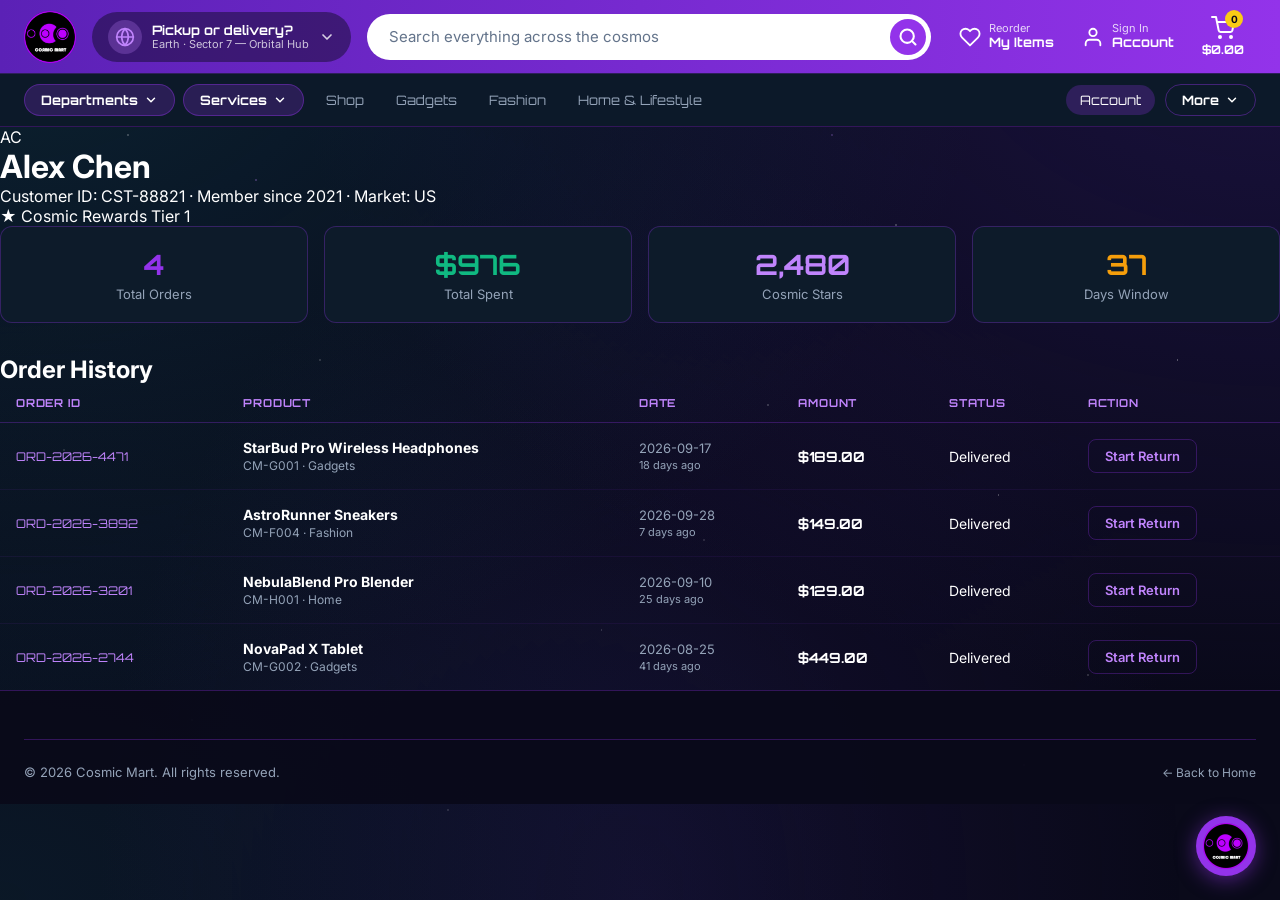
==== cosmic-mart/account.html @ d153343f "Cosmic Mart storefront + Returns Resolution Agent Static retail site with an embedded AI returns age" ====
<!DOCTYPE html>
<html lang="en">
<head>
  <meta charset="UTF-8"/>
  <meta name="viewport" content="width=device-width, initial-scale=1.0"/>
  <title>My Account — Cosmic Mart</title>
  <link rel="preconnect" href="https://fonts.googleapis.com">
  <link rel="preconnect" href="https://fonts.gstatic.com" crossorigin>
  <link href="https://fonts.googleapis.com/css2?family=Orbitron:wght@400;700;900&family=Inter:wght@300;400;500;600&display=swap" rel="stylesheet">
  <link rel="stylesheet" href="css/global.css">
  <link rel="stylesheet" href="css/components.css">
  <link rel="stylesheet" href="css/pages/returns.css">
</head>
<body>

<nav class="cm-nav">
  <div class="cm-nav-main">
    <a href="index.html" class="cm-nav-logo">
      <img src="assets/logo.png" alt="Cosmic Mart" class="cm-logo-img">
    </a>
    <button type="button" class="cm-nav-location">
      <span class="cm-nav-location-icon">
        <svg width="20" height="20" viewBox="0 0 24 24" fill="none" stroke="currentColor" stroke-width="2" stroke-linecap="round" stroke-linejoin="round"><circle cx="12" cy="12" r="10"/><line x1="2" y1="12" x2="22" y2="12"/><path d="M12 2a15.3 15.3 0 0 1 4 10 15.3 15.3 0 0 1-4 10 15.3 15.3 0 0 1-4-10 15.3 15.3 0 0 1 4-10z"/></svg>
      </span>
      <span class="cm-nav-location-text">
        <strong>Pickup or delivery?</strong>
        <small>Earth &middot; Sector 7 &mdash; Orbital Hub</small>
      </span>
      <svg class="cm-nav-chevron" width="16" height="16" viewBox="0 0 24 24" fill="none" stroke="currentColor" stroke-width="2.5" stroke-linecap="round" stroke-linejoin="round"><polyline points="6 9 12 15 18 9"/></svg>
    </button>
    <form class="cm-nav-search" role="search" onsubmit="return false;">
      <input type="search" class="cm-nav-search-input" placeholder="Search everything across the cosmos" aria-label="Search Cosmic Mart">
      <button type="button" class="cm-nav-search-btn" aria-label="Search">
        <svg width="20" height="20" viewBox="0 0 24 24" fill="none" stroke="currentColor" stroke-width="2.5" stroke-linecap="round" stroke-linejoin="round"><circle cx="11" cy="11" r="8"/><line x1="21" y1="21" x2="16.65" y2="16.65"/></svg>
      </button>
    </form>
    <div class="cm-nav-actions">
      <a href="#" class="cm-nav-action cm-nav-action-reorder">
        <svg width="22" height="22" viewBox="0 0 24 24" fill="none" stroke="currentColor" stroke-width="2" stroke-linecap="round" stroke-linejoin="round"><path d="M20.84 4.61a5.5 5.5 0 0 0-7.78 0L12 5.67l-1.06-1.06a5.5 5.5 0 0 0-7.78 7.78l1.06 1.06L12 21.23l7.78-7.78 1.06-1.06a5.5 5.5 0 0 0 0-7.78z"/></svg>
        <span class="cm-nav-action-text">
          <small>Reorder</small>
          <strong>My Items</strong>
        </span>
      </a>
      <a href="account.html" class="cm-nav-action">
        <svg width="22" height="22" viewBox="0 0 24 24" fill="none" stroke="currentColor" stroke-width="2" stroke-linecap="round" stroke-linejoin="round"><path d="M20 21v-2a4 4 0 0 0-4-4H8a4 4 0 0 0-4 4v2"/><circle cx="12" cy="7" r="4"/></svg>
        <span class="cm-nav-action-text">
          <small>Sign In</small>
          <strong>Account</strong>
        </span>
      </a>
      <a href="#" class="cm-nav-cart">
        <span class="cm-nav-cart-icon">
          <svg width="24" height="24" viewBox="0 0 24 24" fill="none" stroke="currentColor" stroke-width="2" stroke-linecap="round" stroke-linejoin="round"><circle cx="9" cy="21" r="1"/><circle cx="20" cy="21" r="1"/><path d="M1 1h4l2.68 13.39a2 2 0 0 0 2 1.61h9.72a2 2 0 0 0 2-1.61L23 6H6"/></svg>
          <span class="cm-cart-badge">0</span>
        </span>
        <strong class="cm-nav-cart-total">$0.00</strong>
      </a>
    </div>
  </div>
  <div class="cm-nav-sub">
    <button type="button" class="cm-nav-pill cm-nav-pill-solid">
      Departments
      <svg width="14" height="14" viewBox="0 0 24 24" fill="none" stroke="currentColor" stroke-width="2.5" stroke-linecap="round" stroke-linejoin="round"><polyline points="6 9 12 15 18 9"/></svg>
    </button>
    <button type="button" class="cm-nav-pill cm-nav-pill-solid">
      Services
      <svg width="14" height="14" viewBox="0 0 24 24" fill="none" stroke="currentColor" stroke-width="2.5" stroke-linecap="round" stroke-linejoin="round"><polyline points="6 9 12 15 18 9"/></svg>
    </button>
    <ul class="cm-nav-links">
      <li><a href="index.html">Shop</a></li>
      <li><a href="gadgets.html">Gadgets</a></li>
      <li><a href="fashion.html">Fashion</a></li>
      <li><a href="home.html">Home &amp; Lifestyle</a></li>
    </ul>
    <div class="cm-nav-end">
      <a href="account.html" class="cm-nav-account">Account</a>
      <div class="cm-nav-more" id="cmNavMore">
        <button type="button" class="cm-nav-pill cm-nav-pill-more" id="cmMoreBtn" aria-haspopup="true" aria-expanded="false" aria-controls="cmMoreMenu">
          More
          <svg width="14" height="14" viewBox="0 0 24 24" fill="none" stroke="currentColor" stroke-width="2.5" stroke-linecap="round" stroke-linejoin="round"><polyline points="6 9 12 15 18 9"/></svg>
        </button>
        <div class="cm-nav-more-menu" id="cmMoreMenu" role="menu" hidden>
          <a href="returns.html" role="menuitem">Returns</a>
          <a href="#" role="menuitem">New Arrivals</a>
          <a href="#" role="menuitem">Cosmic Rewards</a>
          <a href="#" role="menuitem">Track Order</a>
          <a href="#" role="menuitem">Help</a>
        </div>
      </div>
    </div>
  </div>
</nav>

<main>
  <div class="cm-account-hero">
    <div class="cm-account-hero-inner">
      <div class="cm-account-avatar">AC</div>
      <div class="cm-account-info">
        <h1>Alex Chen</h1>
        <p>Customer ID: CST-88821 · Member since 2021 · Market: US</p>
        <div class="cm-account-tier-badge">★ Cosmic Rewards Tier 1</div>
      </div>
    </div>
  </div>

  <div class="cm-account-layout">
    <!-- Account Stats -->
    <div style="display:grid;grid-template-columns:repeat(4,1fr);gap:16px;margin-bottom:32px;">
      <div style="background:var(--bg-secondary);border:1px solid var(--border-purple);border-radius:12px;padding:20px;text-align:center;">
        <div style="font-family:'Orbitron',sans-serif;font-size:28px;font-weight:700;color:#9333ea;">4</div>
        <div style="color:#94a3b8;font-size:13px;margin-top:4px;">Total Orders</div>
      </div>
      <div style="background:var(--bg-secondary);border:1px solid var(--border-purple);border-radius:12px;padding:20px;text-align:center;">
        <div style="font-family:'Orbitron',sans-serif;font-size:28px;font-weight:700;color:#10b981;">$976</div>
        <div style="color:#94a3b8;font-size:13px;margin-top:4px;">Total Spent</div>
      </div>
      <div style="background:var(--bg-secondary);border:1px solid var(--border-purple);border-radius:12px;padding:20px;text-align:center;">
        <div style="font-family:'Orbitron',sans-serif;font-size:28px;font-weight:700;color:#c084fc;">2,480</div>
        <div style="color:#94a3b8;font-size:13px;margin-top:4px;">Cosmic Stars</div>
      </div>
      <div style="background:var(--bg-secondary);border:1px solid var(--border-purple);border-radius:12px;padding:20px;text-align:center;">
        <div style="font-family:'Orbitron',sans-serif;font-size:28px;font-weight:700;color:#f59e0b;">37</div>
        <div style="color:#94a3b8;font-size:13px;margin-top:4px;">Days Window</div>
      </div>
    </div>

    <!-- Orders Table -->
    <div class="cm-table-card">
      <div class="cm-table-header">
        <h2>Order History</h2>
      </div>
      <table class="cm-table" id="ordersTable">
        <thead>
          <tr>
            <th>Order ID</th>
            <th>Product</th>
            <th>Date</th>
            <th>Amount</th>
            <th>Status</th>
            <th>Action</th>
          </tr>
        </thead>
        <tbody id="ordersBody"></tbody>
      </table>
    </div>
  </div>
</main>

<footer class="cm-footer">
  <div class="cm-footer-inner">
    <div class="cm-footer-bottom">
      <p>© 2026 Cosmic Mart. All rights reserved.</p>
      <p style="color:#4b5563;font-size:12px;"><a href="index.html" style="color:#94a3b8;text-decoration:none;">← Back to Home</a></p>
    </div>
  </div>
</footer>

<script src="js/config.js"></script>
<script src="js/mock-data.js"></script>
<script src="js/global.js"></script>
<script>
  document.addEventListener('DOMContentLoaded', function () {
    const tbody = document.getElementById('ordersBody');
    const orders = window.mockData.orders;

    Object.values(orders).forEach(function (order) {
      const tr = document.createElement('tr');
      tr.innerHTML =
        '<td style="font-family:\'Orbitron\',sans-serif;font-size:12px;color:#c084fc;">' + order.order_id + '</td>' +
        '<td><strong>' + order.product_name + '</strong><br><span style="font-size:12px;color:#94a3b8;">' + order.product_id + ' · ' + order.product_category.charAt(0).toUpperCase() + order.product_category.slice(1) + '</span></td>' +
        '<td style="color:#94a3b8;font-size:13px;">' + order.purchase_date + '<br><span style="font-size:11px;">' + order.days_since_purchase + ' days ago</span></td>' +
        '<td style="font-family:\'Orbitron\',sans-serif;font-size:14px;font-weight:700;">$' + order.purchase_price.toFixed(2) + '</td>' +
        '<td><span class="cm-status-pill cm-status-delivered">' + order.order_status + '</span></td>' +
        '<td><a href="returns.html?order=' + order.order_id + '" class="cm-btn cm-btn-secondary cm-btn-sm">Start Return</a></td>';
      tbody.appendChild(tr);
    });
  });
</script>
</body>
</html>
---- cosmic-mart/css/global.css ----
@import url('https://fonts.googleapis.com/css2?family=Orbitron:wght@400;700;900&family=Inter:wght@300;400;500;600&display=swap');

:root {
  --bg-primary:    #0a0a1a;
  --bg-secondary:  #0d1b2a;
  --accent:        #9333ea;
  --accent-hover:  #a855f7;
  --accent-glow:   #c084fc;
  --text-primary:  #ffffff;
  --text-secondary:#94a3b8;
  --success:       #10b981;
  --danger:        #ef4444;
  --nav-height:    122px;
  --border-purple: rgba(147, 51, 234, 0.3);
  --surface-white: #ffffff;
}

*, *::before, *::after {
  box-sizing: border-box;
  margin: 0;
  padding: 0;
}

html {
  scroll-behavior: smooth;
}

body {
  font-family: 'Inter', sans-serif;
  background-color: var(--bg-primary);
  color: var(--text-primary);
  min-height: 100vh;
  overflow-x: hidden;
  position: relative;
}

body::before {
  content: '';
  position: fixed;
  top: 0; left: 0; right: 0; bottom: 0;
  background:
    radial-gradient(ellipse at 0% 0%, rgba(13, 79, 92, 0.35) 0%, transparent 55%),
    radial-gradient(ellipse at 100% 0%, rgba(45, 27, 105, 0.45) 0%, transparent 55%),
    radial-gradient(ellipse at 50% 100%, rgba(45, 27, 105, 0.25) 0%, transparent 60%),
    radial-gradient(ellipse at 0% 100%, rgba(13, 79, 92, 0.2) 0%, transparent 50%);
  pointer-events: none;
  z-index: 0;
}

body::after {
  content: '';
  position: fixed;
  top: 0; left: 0; right: 0; bottom: 0;
  background-image:
    radial-gradient(1px 1px at 10% 15%, rgba(255,255,255,0.7) 0%, transparent 100%),
    radial-gradient(1px 1px at 25% 40%, rgba(255,255,255,0.5) 0%, transparent 100%),
    radial-gradient(1px 1px at 40% 8%, rgba(255,255,255,0.6) 0%, transparent 100%),
    radial-gradient(1px 1px at 55% 60%, rgba(255,255,255,0.4) 0%, transparent 100%),
    radial-gradient(1px 1px at 70% 25%, rgba(255,255,255,0.7) 0%, transparent 100%),
    radial-gradient(1px 1px at 85% 75%, rgba(255,255,255,0.5) 0%, transparent 100%),
    radial-gradient(1px 1px at 15% 80%, rgba(255,255,255,0.6) 0%, transparent 100%),
    radial-gradient(1px 1px at 90% 10%, rgba(255,255,255,0.5) 0%, transparent 100%),
    radial-gradient(1px 1px at 35% 90%, rgba(255,255,255,0.4) 0%, transparent 100%),
    radial-gradient(1px 1px at 60% 45%, rgba(255,255,255,0.6) 0%, transparent 100%),
    radial-gradient(1px 1px at 78% 55%, rgba(255,255,255,0.5) 0%, transparent 100%),
    radial-gradient(1px 1px at 5% 50%, rgba(255,255,255,0.4) 0%, transparent 100%),
    radial-gradient(1px 1px at 92% 40%, rgba(255,255,255,0.6) 0%, transparent 100%),
    radial-gradient(1px 1px at 47% 70%, rgba(255,255,255,0.3) 0%, transparent 100%),
    radial-gradient(1.5px 1.5px at 20% 20%, rgba(192, 132, 252, 0.5) 0%, transparent 100%),
    radial-gradient(1.5px 1.5px at 65% 15%, rgba(192, 132, 252, 0.4) 0%, transparent 100%),
    radial-gradient(1.5px 1.5px at 80% 85%, rgba(192, 132, 252, 0.3) 0%, transparent 100%);
  pointer-events: none;
  z-index: 0;
}

main, header, footer, section, nav {
  position: relative;
  z-index: 1;
}

/* Keep in-page anchor targets clear of the sticky header */
section[id] {
  scroll-margin-top: calc(var(--nav-height) + 16px);
}

/* Navigation */
.cm-nav {
  position: sticky;
  top: 0;
  z-index: 1000;
  background: rgba(10, 10, 26, 0.92);
  border-bottom: 1px solid var(--border-purple);
  transition: backdrop-filter 0.3s, box-shadow 0.3s;
}

.cm-nav.scrolled {
  backdrop-filter: blur(16px);
  box-shadow: 0 4px 24px rgba(147, 51, 234, 0.15);
}

/* Row 1 — brand bar */
.cm-nav-main {
  display: flex;
  align-items: center;
  gap: 16px;
  padding: 10px 24px;
  background: linear-gradient(90deg, #5b21b6 0%, #9333ea 100%);
}

.cm-nav-logo {
  flex-shrink: 0;
  text-decoration: none;
  display: flex;
  align-items: center;
}

.cm-logo-img {
  height: 52px;
  width: auto;
  display: block;
  object-fit: contain;
}

/* Location pill */
.cm-nav-location {
  display: flex;
  align-items: center;
  gap: 10px;
  flex-shrink: 0;
  max-width: 300px;
  padding: 8px 16px;
  border: none;
  border-radius: 9999px;
  background: rgba(10, 10, 26, 0.45);
  color: var(--text-primary);
  cursor: pointer;
  text-align: left;
  font-family: 'Inter', sans-serif;
  transition: background 0.2s;
}

.cm-nav-location:hover {
  background: rgba(10, 10, 26, 0.65);
}

.cm-nav-location-icon {
  display: flex;
  align-items: center;
  justify-content: center;
  flex-shrink: 0;
  width: 34px;
  height: 34px;
  border-radius: 50%;
  background: rgba(192, 132, 252, 0.25);
  color: var(--accent-glow);
}

.cm-nav-location-text {
  display: flex;
  flex-direction: column;
  min-width: 0;
  line-height: 1.25;
}

.cm-nav-location-text strong {
  font-family: 'Orbitron', sans-serif;
  font-size: 13px;
  font-weight: 700;
  white-space: nowrap;
}

.cm-nav-location-text small {
  font-size: 11px;
  color: rgba(255, 255, 255, 0.75);
  white-space: nowrap;
  overflow: hidden;
  text-overflow: ellipsis;
}

.cm-nav-chevron {
  flex-shrink: 0;
  opacity: 0.8;
}

/* Search bar */
.cm-nav-search {
  position: relative;
  display: flex;
  align-items: center;
  flex: 1;
  min-width: 0;
}

.cm-nav-search-input {
  width: 100%;
  height: 46px;
  padding: 0 56px 0 22px;
  border: none;
  border-radius: 9999px;
  background: #ffffff;
  color: #0a0a1a;
  font-family: 'Inter', sans-serif;
  font-size: 15px;
}

.cm-nav-search-input::placeholder {
  color: #64748b;
}

.cm-nav-search-input:focus {
  outline: 2px solid var(--accent-glow);
  outline-offset: 2px;
}

.cm-nav-search-btn {
  position: absolute;
  right: 5px;
  display: flex;
  align-items: center;
  justify-content: center;
  width: 36px;
  height: 36px;
  border: none;
  border-radius: 50%;
  background: var(--accent);
  color: #ffffff;
  cursor: pointer;
  transition: background 0.2s;
}

.cm-nav-search-btn:hover {
  background: #5b21b6;
}

/* Header actions */
.cm-nav-actions {
  display: flex;
  align-items: center;
  gap: 4px;
  flex-shrink: 0;
}

.cm-nav-action {
  display: flex;
  align-items: center;
  gap: 8px;
  padding: 8px 12px;
  border-radius: 9999px;
  color: var(--text-primary);
  text-decoration: none;
  transition: background 0.2s;
}

.cm-nav-action:hover {
  background: rgba(10, 10, 26, 0.35);
}

.cm-nav-action-text {
  display: flex;
  flex-direction: column;
  line-height: 1.2;
}

.cm-nav-action-text small {
  font-size: 11px;
  color: rgba(255, 255, 255, 0.8);
}

.cm-nav-action-text strong {
  font-family: 'Orbitron', sans-serif;
  font-size: 13px;
  font-weight: 700;
  white-space: nowrap;
}

/* Cart */
.cm-nav-cart {
  display: flex;
  flex-direction: column;
  align-items: center;
  gap: 2px;
  padding: 6px 12px;
  border-radius: 12px;
  color: var(--text-primary);
  text-decoration: none;
  transition: background 0.2s;
}

.cm-nav-cart:hover {
  background: rgba(10, 10, 26, 0.35);
}

.cm-nav-cart-icon {
  position: relative;
  display: flex;
}

.cm-nav-cart-total {
  font-family: 'Orbitron', sans-serif;
  font-size: 12px;
  font-weight: 700;
}

.cm-cart-badge {
  position: absolute;
  top: -6px;
  right: -8px;
  background: #facc15;
  color: #0a0a1a;
  font-size: 10px;
  font-weight: 700;
  width: 18px;
  height: 18px;
  border-radius: 50%;
  display: flex;
  align-items: center;
  justify-content: center;
}

/* Row 2 — category bar */
.cm-nav-sub {
  display: flex;
  align-items: center;
  gap: 8px;
  padding: 10px 24px;
  background: rgba(13, 27, 42, 0.96);
  border-top: 1px solid rgba(147, 51, 234, 0.25);
}


.cm-nav-pill {
  display: inline-flex;
  align-items: center;
  gap: 6px;
  flex-shrink: 0;
  padding: 7px 16px;
  border: 1px solid rgba(147, 51, 234, 0.4);
  border-radius: 9999px;
  background: transparent;
  color: var(--text-primary);
  font-family: 'Orbitron', sans-serif;
  font-size: 13px;
  font-weight: 700;
  cursor: pointer;
  white-space: nowrap;
  transition: background 0.2s, border-color 0.2s;
}

.cm-nav-pill:hover {
  background: var(--accent);
  border-color: var(--accent);
}

.cm-nav-pill-solid {
  background: rgba(147, 51, 234, 0.22);
}

/* Account + More sit together at the far right, separated from the genres */
.cm-nav-end {
  display: flex;
  align-items: center;
  gap: 10px;
  flex-shrink: 0;
  margin-left: auto;
  padding-left: 24px;
}

.cm-nav-account {
  color: var(--text-secondary);
  text-decoration: none;
  font-family: 'Orbitron', sans-serif;
  font-size: 13px;
  padding: 7px 14px;
  border-radius: 9999px;
  white-space: nowrap;
  transition: color 0.2s, background 0.2s;
}

.cm-nav-account:hover,
.cm-nav-account.active {
  color: var(--text-primary);
  background: rgba(147, 51, 234, 0.25);
}

.cm-nav-more {
  position: relative;
}

.cm-nav-more-menu {
  position: absolute;
  top: calc(100% + 10px);
  right: 0;
  min-width: 200px;
  padding: 8px;
  background: #0d1b2a;
  border: 1px solid var(--accent);
  border-radius: 12px;
  box-shadow: 0 16px 40px rgba(0, 0, 0, 0.55);
  z-index: 300;
}

.cm-nav-more-menu[hidden] {
  display: none;
}

.cm-nav-more-menu a {
  display: block;
  padding: 10px 14px;
  border-radius: 8px;
  color: var(--text-secondary);
  text-decoration: none;
  font-family: 'Orbitron', sans-serif;
  font-size: 13px;
  white-space: nowrap;
  transition: color 0.2s, background 0.2s;
}

.cm-nav-more-menu a:hover {
  color: var(--text-primary);
  background: rgba(147, 51, 234, 0.3);
}

/* The genre links are the scroll container on narrow screens - .cm-nav-sub
   must stay overflow-visible or it would clip the More dropdown. */
.cm-nav-links {
  display: flex;
  align-items: center;
  gap: 4px;
  min-width: 0;
  list-style: none;
  overflow-x: auto;
  scrollbar-width: none;
}

.cm-nav-links::-webkit-scrollbar {
  display: none;
}

.cm-nav-links li {
  flex-shrink: 0;
}

.cm-nav-links a {
  display: block;
  color: var(--text-secondary);
  text-decoration: none;
  font-family: 'Orbitron', sans-serif;
  font-size: 13px;
  padding: 7px 14px;
  border-radius: 9999px;
  transition: color 0.2s, background 0.2s;
  white-space: nowrap;
}

.cm-nav-links a:hover,
.cm-nav-links a.active {
  color: var(--text-primary);
  background: rgba(147, 51, 234, 0.25);
}

/* Sections */
.cm-section {
  padding: 60px 24px;
  max-width: 1280px;
  margin: 0 auto;
}

.cm-section-title {
  font-family: 'Orbitron', sans-serif;
  font-size: 28px;
  font-weight: 700;
  color: var(--text-primary);
  margin-bottom: 8px;
  letter-spacing: 0.5px;
}

.cm-section-subtitle {
  color: var(--text-secondary);
  font-size: 15px;
  margin-bottom: 32px;
}

/* Buttons */
.cm-btn {
  display: inline-flex;
  align-items: center;
  justify-content: center;
  gap: 8px;
  padding: 12px 24px;
  border-radius: 8px;
  font-family: 'Inter', sans-serif;
  font-size: 14px;
  font-weight: 600;
  cursor: pointer;
  border: none;
  text-decoration: none;
  transition: all 0.2s;
  white-space: nowrap;
}

.cm-btn-primary {
  background: var(--accent);
  color: white;
}

.cm-btn-primary:hover {
  background: var(--accent-hover);
  box-shadow: 0 4px 16px rgba(147, 51, 234, 0.4);
  transform: translateY(-1px);
}

.cm-btn-secondary {
  background: transparent;
  color: var(--accent-glow);
  border: 1px solid var(--border-purple);
}

.cm-btn-secondary:hover {
  background: rgba(147, 51, 234, 0.1);
  border-color: var(--accent);
  color: white;
}

.cm-btn-sm {
  padding: 8px 16px;
  font-size: 13px;
}

/* Badges */
.cm-badge {
  display: inline-flex;
  align-items: center;
  padding: 2px 8px;
  border-radius: 4px;
  font-size: 11px;
  font-weight: 600;
  letter-spacing: 0.3px;
}

.cm-badge-purple {
  background: rgba(147, 51, 234, 0.2);
  color: var(--accent-glow);
  border: 1px solid var(--border-purple);
}

.cm-badge-success {
  background: rgba(16, 185, 129, 0.15);
  color: var(--success);
}

/* Footer */
.cm-footer {
  background: rgba(10, 10, 26, 0.95);
  border-top: 1px solid var(--border-purple);
  padding: 48px 24px 24px;
  position: relative;
  z-index: 1;
}

.cm-footer-inner {
  max-width: 1280px;
  margin: 0 auto;
}

.cm-footer-top {
  display: grid;
  grid-template-columns: 200px repeat(3, 1fr);
  gap: 40px;
  margin-bottom: 40px;
}

.cm-footer-brand p {
  color: var(--text-secondary);
  font-size: 13px;
  margin-top: 12px;
  line-height: 1.6;
}

.cm-footer-col h4 {
  font-family: 'Orbitron', sans-serif;
  font-size: 11px;
  font-weight: 700;
  letter-spacing: 1.5px;
  text-transform: uppercase;
  color: var(--accent-glow);
  margin-bottom: 16px;
}

.cm-footer-col ul {
  list-style: none;
  display: flex;
  flex-direction: column;
  gap: 10px;
}

.cm-footer-col ul a {
  color: var(--text-secondary);
  text-decoration: none;
  font-size: 14px;
  transition: color 0.2s;
}

.cm-footer-col ul a:hover {
  color: var(--text-primary);
}

.cm-footer-bottom {
  border-top: 1px solid var(--border-purple);
  padding-top: 24px;
  display: flex;
  align-items: center;
  justify-content: space-between;
}

.cm-footer-bottom p {
  color: var(--text-secondary);
  font-size: 13px;
}

.cm-footer-meta {
  font-size: 12px;
}

.cm-footer-bottom .cm-footer-meta {
  color: #4b5563;
}

/* Responsive */
@media (max-width: 1024px) {
  .cm-nav-location,
  .cm-nav-action-reorder {
    display: none;
  }
}

@media (max-width: 768px) {
  .cm-nav-main {
    flex-wrap: wrap;
    gap: 12px;
  }
  .cm-nav-search {
    order: 3;
    flex-basis: 100%;
  }
  .cm-nav-actions {
    margin-left: auto;
  }
  .cm-nav-pill-more {
    margin-left: 0;
  }
  .cm-footer-top {
    grid-template-columns: 1fr 1fr;
  }
}
---- cosmic-mart/css/components.css ----
/* ===== PRODUCT CARDS ===== */
.cm-product-grid {
  display: grid;
  grid-template-columns: repeat(4, 1fr);
  gap: 20px;
}

.cm-product-card {
  background: var(--bg-secondary);
  border: 1px solid var(--border-purple);
  border-radius: 12px;
  overflow: hidden;
  display: flex;
  flex-direction: column;
  transition: transform 0.2s, box-shadow 0.2s;
}

.cm-product-card:hover {
  transform: translateY(-4px);
  box-shadow: 0 12px 32px rgba(147, 51, 234, 0.2);
  border-color: rgba(147, 51, 234, 0.6);
}

.cm-product-img {
  height: 180px;
  display: flex;
  align-items: center;
  justify-content: center;
  background: var(--surface-white);
  border-bottom: 1px solid var(--border-purple);
  overflow: hidden;
}

.cm-product-img img {
  width: 100%;
  height: 100%;
  object-fit: contain;
  padding: 14px;
  display: block;
}

.cm-product-body {
  padding: 16px;
  flex: 1;
  display: flex;
  flex-direction: column;
}

.cm-product-sku {
  font-size: 11px;
  color: var(--accent-glow);
  font-family: 'Orbitron', sans-serif;
  letter-spacing: 0.5px;
  margin-bottom: 4px;
}

.cm-product-name {
  font-size: 14px;
  font-weight: 600;
  color: var(--text-primary);
  margin-bottom: 8px;
  line-height: 1.4;
  flex: 1;
}

.cm-rating {
  display: flex;
  align-items: center;
  gap: 6px;
  margin-bottom: 12px;
}

.cm-stars {
  color: #f59e0b;
  font-size: 13px;
  letter-spacing: 1px;
}

.cm-rating-num {
  font-size: 12px;
  color: var(--text-secondary);
}

.cm-product-price {
  font-size: 20px;
  font-weight: 700;
  color: var(--text-primary);
  margin-bottom: 12px;
  font-family: 'Orbitron', sans-serif;
}

.cm-product-actions {
  display: flex;
  gap: 8px;
}

.cm-product-actions .cm-btn {
  flex: 1;
}

/* ===== RETURNS PAGE CHAT WIDGET ===== */
.cm-chat {
  background: var(--bg-secondary);
  border: 1px solid var(--border-purple);
  border-radius: 16px;
  display: flex;
  flex-direction: column;
  height: 500px;
  overflow: hidden;
}

.cm-chat-header {
  background: linear-gradient(135deg, var(--accent), #7c3aed);
  padding: 16px 20px;
  display: flex;
  align-items: center;
  gap: 12px;
  flex-shrink: 0;
}

.cm-chat-header-icon {
  width: 36px;
  height: 36px;
  background: rgba(255,255,255,0.15);
  border-radius: 50%;
  display: flex;
  align-items: center;
  justify-content: center;
  font-size: 18px;
}

.cm-chat-header-info h3 {
  font-family: 'Orbitron', sans-serif;
  font-size: 14px;
  font-weight: 700;
  color: white;
  letter-spacing: 0.5px;
}

.cm-chat-header-info p {
  font-size: 12px;
  color: rgba(255,255,255,0.75);
  margin-top: 2px;
}

.cm-chat-header-badge {
  margin-left: auto;
  background: rgba(255,255,255,0.2);
  color: white;
  font-size: 10px;
  font-weight: 700;
  padding: 3px 8px;
  border-radius: 12px;
  letter-spacing: 0.5px;
}

.cm-chat-messages {
  flex: 1;
  overflow-y: auto;
  padding: 20px;
  display: flex;
  flex-direction: column;
  gap: 12px;
  scrollbar-width: thin;
  scrollbar-color: var(--border-purple) transparent;
}

.cm-chat-messages::-webkit-scrollbar {
  width: 4px;
}
.cm-chat-messages::-webkit-scrollbar-track {
  background: transparent;
}
.cm-chat-messages::-webkit-scrollbar-thumb {
  background: var(--border-purple);
  border-radius: 2px;
}

.cm-bubble-user,
.cm-bubble-agent,
.cm-bubble-system {
  max-width: 80%;
  padding: 12px 16px;
  border-radius: 12px;
  font-size: 14px;
  line-height: 1.5;
}

.cm-bubble-user {
  align-self: flex-end;
  background: rgba(147, 51, 234, 0.25);
  border: 1px solid rgba(147, 51, 234, 0.4);
  color: var(--text-primary);
  border-bottom-right-radius: 4px;
}

.cm-bubble-agent {
  align-self: flex-start;
  background: rgba(13, 27, 42, 0.8);
  border: 1px solid var(--border-purple);
  color: var(--text-primary);
  border-bottom-left-radius: 4px;
}

.cm-bubble-system {
  align-self: center;
  background: rgba(147, 51, 234, 0.1);
  border: 1px dashed var(--border-purple);
  color: var(--text-secondary);
  font-size: 12px;
  font-style: italic;
  text-align: center;
  max-width: 90%;
}

.cm-bubble-agent strong {
  color: var(--accent-glow);
}

.cm-typing {
  align-self: flex-start;
  background: rgba(13, 27, 42, 0.8);
  border: 1px solid var(--border-purple);
  border-radius: 12px;
  border-bottom-left-radius: 4px;
  padding: 14px 20px;
  display: flex;
  gap: 5px;
  align-items: center;
}

.cm-typing span {
  width: 7px;
  height: 7px;
  background: var(--accent-glow);
  border-radius: 50%;
  display: inline-block;
  animation: typing-bounce 1.2s infinite ease-in-out;
}

.cm-typing span:nth-child(2) { animation-delay: 0.2s; }
.cm-typing span:nth-child(3) { animation-delay: 0.4s; }

@keyframes typing-bounce {
  0%, 80%, 100% { transform: translateY(0); opacity: 0.4; }
  40% { transform: translateY(-6px); opacity: 1; }
}

.cm-chat-input {
  border-top: 1px solid var(--border-purple);
  padding: 16px;
  display: flex;
  gap: 10px;
  flex-shrink: 0;
  background: rgba(10, 10, 26, 0.5);
}

.cm-chat-input input {
  flex: 1;
  background: rgba(13, 27, 42, 0.8);
  border: 1px solid var(--border-purple);
  border-radius: 8px;
  padding: 10px 16px;
  color: var(--text-primary);
  font-family: 'Inter', sans-serif;
  font-size: 14px;
  outline: none;
  transition: border-color 0.2s;
}

.cm-chat-input input::placeholder {
  color: var(--text-secondary);
}

.cm-chat-input input:focus {
  border-color: var(--accent);
  box-shadow: 0 0 0 3px rgba(147, 51, 234, 0.1);
}

.cm-chat-input button {
  background: var(--accent);
  color: white;
  border: none;
  border-radius: 8px;
  padding: 10px 20px;
  cursor: pointer;
  font-family: 'Inter', sans-serif;
  font-size: 14px;
  font-weight: 600;
  transition: background 0.2s, box-shadow 0.2s;
  white-space: nowrap;
}

.cm-chat-input button:hover {
  background: var(--accent-hover);
  box-shadow: 0 4px 12px rgba(147, 51, 234, 0.4);
}

.cm-chat-input button:disabled {
  opacity: 0.5;
  cursor: not-allowed;
}

/* ===== ORDER LOOKUP ===== */
.cm-order-lookup {
  background: var(--bg-secondary);
  border: 1px solid var(--border-purple);
  border-radius: 12px;
  padding: 24px;
  margin-bottom: 24px;
}

.cm-order-lookup h3 {
  font-family: 'Orbitron', sans-serif;
  font-size: 14px;
  font-weight: 700;
  color: var(--accent-glow);
  letter-spacing: 0.5px;
  margin-bottom: 12px;
  text-transform: uppercase;
}

.cm-order-lookup-row {
  display: flex;
  gap: 12px;
  align-items: center;
}

.cm-order-lookup input {
  flex: 1;
  background: rgba(10, 10, 26, 0.8);
  border: 1px solid var(--border-purple);
  border-radius: 8px;
  padding: 12px 16px;
  color: var(--text-primary);
  font-family: 'Inter', sans-serif;
  font-size: 14px;
  outline: none;
  transition: border-color 0.2s;
}

.cm-order-lookup input::placeholder {
  color: var(--text-secondary);
}

.cm-order-lookup input:focus {
  border-color: var(--accent);
}

.cm-order-info {
  margin-top: 16px;
  padding: 12px 16px;
  background: rgba(16, 185, 129, 0.1);
  border: 1px solid rgba(16, 185, 129, 0.3);
  border-radius: 8px;
  color: var(--success);
  font-size: 13px;
  display: none;
}

.cm-order-info.visible {
  display: block;
}

/* ===== POLICY SIDEBAR ===== */
.cm-policy-sidebar {
  display: flex;
  flex-direction: column;
  gap: 20px;
}

.cm-policy-card {
  background: var(--bg-secondary);
  border: 1px solid var(--border-purple);
  border-radius: 12px;
  padding: 20px;
}

.cm-policy-card h3 {
  font-family: 'Orbitron', sans-serif;
  font-size: 12px;
  font-weight: 700;
  color: var(--accent-glow);
  letter-spacing: 1px;
  text-transform: uppercase;
  margin-bottom: 16px;
}

.cm-policy-item {
  display: flex;
  align-items: center;
  justify-content: space-between;
  padding: 10px 0;
  border-bottom: 1px solid rgba(147, 51, 234, 0.1);
  font-size: 13px;
}

.cm-policy-item:last-child {
  border-bottom: none;
  padding-bottom: 0;
}

.cm-policy-item-label {
  color: var(--text-secondary);
}

.cm-policy-item-value {
  color: var(--text-primary);
  font-weight: 600;
  font-family: 'Orbitron', sans-serif;
  font-size: 11px;
}

/* ===== GLOBAL CHAT WIDGET ===== */
.cm-global-chat-btn {
  position: fixed;
  bottom: 24px;
  right: 24px;
  width: 60px;
  height: 60px;
  background: var(--accent);
  border: none;
  border-radius: 50%;
  cursor: pointer;
  display: flex;
  align-items: center;
  justify-content: center;
  z-index: 9999;
  box-shadow: 0 4px 20px rgba(147, 51, 234, 0.5);
  transition: box-shadow 0.3s, transform 0.2s;
  animation: pulse-btn 3s infinite;
}

.cm-global-chat-btn:hover {
  box-shadow: 0 0 28px rgba(147, 51, 234, 0.7);
  transform: scale(1.08);
  animation: none;
}

@keyframes pulse-btn {
  0%, 100% { box-shadow: 0 4px 20px rgba(147, 51, 234, 0.5); }
  50% { box-shadow: 0 4px 32px rgba(147, 51, 234, 0.8), 0 0 0 8px rgba(147, 51, 234, 0.1); }
}

.cm-global-chat-popup {
  position: fixed;
  bottom: 96px;
  right: 24px;
  width: 340px;
  background: #1a1030;
  border: 1px solid rgba(147, 51, 234, 0.5);
  border-radius: 16px;
  box-shadow: 0 16px 48px rgba(0,0,0,0.6), 0 0 40px rgba(147, 51, 234, 0.15);
  z-index: 9998;
  overflow: hidden;
  display: none;
  flex-direction: column;
  animation: popup-in 0.25s ease-out;
}

.cm-global-chat-popup.open {
  display: flex;
}

@keyframes popup-in {
  from { opacity: 0; transform: translateY(16px) scale(0.96); }
  to   { opacity: 1; transform: translateY(0) scale(1); }
}

.cm-global-chat-header {
  padding: 20px;
  display: flex;
  align-items: flex-start;
  gap: 14px;
  border-bottom: 1px solid rgba(147, 51, 234, 0.2);
  position: relative;
}

.cm-global-chat-header-icon {
  width: 48px;
  height: 48px;
  background: var(--accent);
  border-radius: 50%;
  display: flex;
  align-items: center;
  justify-content: center;
  flex-shrink: 0;
}

.cm-global-chat-header-text h4 {
  font-family: 'Inter', sans-serif;
  font-size: 18px;
  font-weight: 700;
  color: var(--text-primary);
  display: flex;
  align-items: center;
  gap: 8px;
}

.cm-global-ai-badge {
  font-size: 10px;
  font-weight: 600;
  color: var(--accent-glow);
  background: rgba(147, 51, 234, 0.2);
  border: 1px solid var(--border-purple);
  padding: 2px 7px;
  border-radius: 10px;
  letter-spacing: 0.5px;
  vertical-align: middle;
}

.cm-global-chat-header-text p {
  font-size: 13px;
  color: var(--text-secondary);
  margin-top: 4px;
  line-height: 1.5;
}

.cm-global-close-btn {
  position: absolute;
  top: 16px;
  right: 16px;
  background: none;
  border: none;
  color: var(--text-secondary);
  cursor: pointer;
  font-size: 20px;
  line-height: 1;
  padding: 4px;
  border-radius: 4px;
  transition: color 0.2s;
}

.cm-global-close-btn:hover {
  color: var(--text-primary);
}

.cm-global-chat-options {
  padding: 20px;
  display: flex;
  flex-direction: column;
  gap: 10px;
}

.cm-global-option-btn {
  background: rgba(147, 51, 234, 0.1);
  border: 1px solid rgba(147, 51, 234, 0.35);
  border-radius: 10px;
  padding: 14px 18px;
  color: var(--text-primary);
  cursor: pointer;
  font-family: 'Inter', sans-serif;
  font-size: 14px;
  font-weight: 500;
  text-align: left;
  display: flex;
  align-items: center;
  gap: 10px;
  transition: all 0.2s;
}

.cm-global-option-btn:hover {
  background: rgba(147, 51, 234, 0.2);
  border-color: var(--accent);
  transform: translateX(4px);
}

.cm-global-option-icon {
  font-size: 20px;
  width: 28px;
  text-align: center;
}

/* Expanded chat state */
.cm-global-chat-expanded {
  display: none;
  flex-direction: column;
  height: 420px;
}

.cm-global-chat-expanded.visible {
  display: flex;
}

.cm-global-messages {
  flex: 1;
  overflow-y: auto;
  padding: 16px;
  display: flex;
  flex-direction: column;
  gap: 10px;
  scrollbar-width: thin;
  scrollbar-color: var(--border-purple) transparent;
}

.cm-global-bubble-user {
  align-self: flex-end;
  background: rgba(147, 51, 234, 0.25);
  border: 1px solid rgba(147, 51, 234, 0.4);
  color: var(--text-primary);
  padding: 10px 14px;
  border-radius: 10px;
  border-bottom-right-radius: 3px;
  font-size: 13px;
  max-width: 80%;
  line-height: 1.5;
}

.cm-global-bubble-agent {
  align-self: flex-start;
  background: rgba(13, 27, 42, 0.9);
  border: 1px solid var(--border-purple);
  color: var(--text-primary);
  padding: 10px 14px;
  border-radius: 10px;
  border-bottom-left-radius: 3px;
  font-size: 13px;
  max-width: 80%;
  line-height: 1.5;
}

.cm-global-typing {
  align-self: flex-start;
  background: rgba(13, 27, 42, 0.9);
  border: 1px solid var(--border-purple);
  border-radius: 10px;
  border-bottom-left-radius: 3px;
  padding: 12px 16px;
  display: flex;
  gap: 4px;
  align-items: center;
}

.cm-global-typing span {
  width: 6px;
  height: 6px;
  background: var(--accent-glow);
  border-radius: 50%;
  animation: typing-bounce 1.2s infinite ease-in-out;
}

.cm-global-typing span:nth-child(2) { animation-delay: 0.2s; }
.cm-global-typing span:nth-child(3) { animation-delay: 0.4s; }

.cm-global-chat-input-row {
  border-top: 1px solid rgba(147, 51, 234, 0.2);
  padding: 12px;
  display: flex;
  gap: 8px;
}

.cm-global-chat-input-row input {
  flex: 1;
  background: rgba(10, 10, 26, 0.8);
  border: 1px solid var(--border-purple);
  border-radius: 8px;
  padding: 9px 14px;
  color: var(--text-primary);
  font-family: 'Inter', sans-serif;
  font-size: 13px;
  outline: none;
}

.cm-global-chat-input-row input::placeholder {
  color: var(--text-secondary);
}

.cm-global-chat-input-row input:focus {
  border-color: var(--accent);
}

.cm-global-chat-input-row button {
  background: var(--accent);
  color: white;
  border: none;
  border-radius: 8px;
  padding: 9px 16px;
  cursor: pointer;
  font-size: 13px;
  font-weight: 600;
  font-family: 'Inter', sans-serif;
  transition: background 0.2s;
}

.cm-global-chat-input-row button:hover {
  background: var(--accent-hover);
}

.cm-global-chat-input-row button:disabled {
  opacity: 0.5;
  cursor: not-allowed;
}

.cm-global-back-btn {
  background: none;
  border: none;
  color: var(--accent-glow);
  cursor: pointer;
  font-size: 12px;
  padding: 8px 16px;
  font-family: 'Inter', sans-serif;
  display: flex;
  align-items: center;
  gap: 6px;
  border-bottom: 1px solid rgba(147, 51, 234, 0.2);
  width: 100%;
  transition: color 0.2s;
}

.cm-global-back-btn:hover {
  color: white;
}

/* ===== HOW IT WORKS ===== */
.cm-how-it-works {
  display: grid;
  grid-template-columns: repeat(3, 1fr);
  gap: 24px;
  margin-top: 32px;
}

.cm-how-step {
  background: var(--bg-secondary);
  border: 1px solid var(--border-purple);
  border-radius: 12px;
  padding: 24px;
  text-align: center;
}

.cm-how-step-num {
  width: 44px;
  height: 44px;
  background: linear-gradient(135deg, var(--accent), #7c3aed);
  border-radius: 50%;
  display: flex;
  align-items: center;
  justify-content: center;
  font-family: 'Orbitron', sans-serif;
  font-size: 16px;
  font-weight: 700;
  color: white;
  margin: 0 auto 16px;
}

.cm-how-step h4 {
  font-family: 'Orbitron', sans-serif;
  font-size: 13px;
  font-weight: 700;
  color: var(--text-primary);
  margin-bottom: 8px;
  letter-spacing: 0.3px;
}

.cm-how-step p {
  font-size: 13px;
  color: var(--text-secondary);
  line-height: 1.6;
}

/* ===== ACCOUNT TABLE ===== */
.cm-table {
  width: 100%;
  border-collapse: collapse;
  font-size: 14px;
}

.cm-table th {
  text-align: left;
  padding: 12px 16px;
  font-family: 'Orbitron', sans-serif;
  font-size: 11px;
  font-weight: 700;
  color: var(--accent-glow);
  letter-spacing: 0.8px;
  text-transform: uppercase;
  border-bottom: 1px solid var(--border-purple);
}

.cm-table td {
  padding: 16px;
  border-bottom: 1px solid rgba(147, 51, 234, 0.08);
  color: var(--text-primary);
}

.cm-table tr:last-child td {
  border-bottom: none;
}

.cm-table tr:hover td {
  background: rgba(147, 51, 234, 0.04);
}

/* ===== FILTER SIDEBAR ===== */
.cm-filter-sidebar {
  background: var(--bg-secondary);
  border: 1px solid var(--border-purple);
  border-radius: 12px;
  padding: 24px;
  height: fit-content;
}

.cm-filter-sidebar h3 {
  font-family: 'Orbitron', sans-serif;
  font-size: 12px;
  font-weight: 700;
  color: var(--accent-glow);
  letter-spacing: 1px;
  text-transform: uppercase;
  margin-bottom: 20px;
}

.cm-filter-group {
  margin-bottom: 24px;
}

.cm-filter-group h4 {
  font-size: 13px;
  font-weight: 600;
  color: var(--text-primary);
  margin-bottom: 12px;
}

.cm-filter-option {
  display: flex;
  align-items: center;
  gap: 10px;
  padding: 6px 0;
  cursor: pointer;
  font-size: 13px;
  color: var(--text-secondary);
  transition: color 0.2s;
}

.cm-filter-option:hover {
  color: var(--text-primary);
}

.cm-filter-option input[type="checkbox"] {
  accent-color: var(--accent);
  width: 14px;
  height: 14px;
}

@media (max-width: 768px) {
  .cm-product-grid {
    grid-template-columns: repeat(2, 1fr);
  }
  .cm-how-it-works {
    grid-template-columns: 1fr;
  }
}
---- cosmic-mart/css/pages/returns.css ----
/* ===== RETURNS PAGE ===== */

.cm-returns-page {
  max-width: 1400px;
  margin: 0 auto;
  padding: 0 24px 60px;
}

/* ---- Top band ---- */
.cm-returns-head {
  position: relative;
  overflow: hidden;
  display: flex;
  align-items: flex-end;
  justify-content: space-between;
  gap: 32px;
  flex-wrap: wrap;
  padding: 28px 0 32px;
}

/* Decorative planet bleeding off the top-right corner */
.cm-returns-head::after {
  content: '';
  position: absolute;
  top: -120px;
  right: -60px;
  width: 300px;
  height: 300px;
  border-radius: 50%;
  background: radial-gradient(circle at 35% 35%, rgba(192, 132, 252, 0.55) 0%, rgba(147, 51, 234, 0.35) 45%, rgba(10, 10, 26, 0) 72%);
  pointer-events: none;
  z-index: 0;
}

.cm-returns-head-text,
.cm-returns-features {
  position: relative;
  z-index: 1;
}

.cm-returns-back {
  display: inline-flex;
  align-items: center;
  gap: 8px;
  color: var(--text-secondary);
  text-decoration: none;
  font-size: 14px;
  margin-bottom: 10px;
  transition: color 0.2s;
}

.cm-returns-back:hover {
  color: var(--accent-glow);
}

.cm-returns-head-text h1 {
  font-family: 'Orbitron', sans-serif;
  font-size: 46px;
  font-weight: 900;
  letter-spacing: 1px;
  line-height: 1.05;
  margin-bottom: 8px;
}

.cm-returns-head-text p {
  color: var(--text-secondary);
  font-size: 16px;
}

.cm-returns-features {
  display: flex;
  align-items: stretch;
  gap: 28px;
  padding-bottom: 4px;
}

.cm-returns-feature {
  display: flex;
  align-items: flex-start;
  gap: 12px;
  max-width: 215px;
}

.cm-returns-feature + .cm-returns-feature {
  padding-left: 28px;
  border-left: 1px solid rgba(147, 51, 234, 0.3);
}

.cm-returns-feature-icon {
  color: var(--accent-glow);
  flex-shrink: 0;
  line-height: 0;
  padding-top: 2px;
}

.cm-returns-feature-text {
  display: flex;
  flex-direction: column;
  gap: 3px;
}

.cm-returns-feature-text strong {
  font-family: 'Orbitron', sans-serif;
  font-size: 14px;
  font-weight: 700;
  color: var(--text-primary);
}

.cm-returns-feature-text small {
  font-size: 12px;
  color: var(--text-secondary);
  line-height: 1.45;
}

/* ---- Two-column layout ---- */
.cm-returns-layout {
  display: grid;
  grid-template-columns: minmax(0, 1fr) 360px;
  gap: 24px;
  align-items: start;
}

.cm-returns-main {
  display: flex;
  flex-direction: column;
  gap: 24px;
  min-width: 0;
}

/* ---- Nova chat card ---- */
.cm-nova-card {
  background: var(--bg-secondary);
  border: 1px solid var(--border-purple);
  border-radius: 16px;
  padding: 22px;
}

.cm-nova-head {
  display: flex;
  align-items: center;
  gap: 12px;
}

.cm-nova-avatar {
  width: 46px;
  height: 46px;
  border-radius: 50%;
  border: 2px solid var(--accent);
  box-shadow: 0 0 16px rgba(147, 51, 234, 0.5);
  flex-shrink: 0;
}

.cm-nova-title {
  font-family: 'Orbitron', sans-serif;
  font-size: 21px;
  font-weight: 700;
  color: var(--text-primary);
}

.cm-nova-pill {
  padding: 4px 12px;
  border-radius: 9999px;
  background: rgba(147, 51, 234, 0.25);
  border: 1px solid rgba(147, 51, 234, 0.45);
  color: var(--accent-glow);
  font-size: 11px;
  font-weight: 600;
  white-space: nowrap;
}

.cm-nova-clear {
  margin-left: auto;
  display: inline-flex;
  align-items: center;
  gap: 7px;
  background: none;
  border: none;
  color: var(--text-secondary);
  font-family: 'Inter', sans-serif;
  font-size: 13px;
  cursor: pointer;
  padding: 6px 10px;
  border-radius: 8px;
  transition: color 0.2s, background 0.2s;
}

.cm-nova-clear:hover {
  color: var(--accent-glow);
  background: rgba(147, 51, 234, 0.12);
}

.cm-nova-sub {
  color: var(--text-secondary);
  font-size: 14px;
  margin: 6px 0 18px 58px;
}

/* ---- Shared numbered-step pieces ---- */
.cm-step-num {
  width: 32px;
  height: 32px;
  border-radius: 50%;
  display: flex;
  align-items: center;
  justify-content: center;
  flex-shrink: 0;
  font-family: 'Orbitron', sans-serif;
  font-size: 13px;
  font-weight: 700;
  background: rgba(147, 51, 234, 0.15);
  border: 1px solid rgba(147, 51, 234, 0.35);
  color: var(--text-secondary);
}

.cm-step-text {
  display: flex;
  flex-direction: column;
  gap: 2px;
  min-width: 0;
}

.cm-step-text strong {
  font-size: 14px;
  font-weight: 600;
  color: var(--text-primary);
}

.cm-step-text small {
  font-size: 12px;
  color: var(--text-secondary);
  line-height: 1.4;
}

.cm-step-sep {
  color: rgba(147, 51, 234, 0.5);
  line-height: 0;
  flex-shrink: 0;
}

/* ---- 3-step strip inside the chat card ---- */
.cm-step-strip {
  display: flex;
  align-items: center;
  gap: 14px;
  list-style: none;
  padding: 16px 18px;
  border-radius: 12px;
  background: rgba(10, 10, 26, 0.55);
  border: 1px solid rgba(147, 51, 234, 0.18);
  margin-bottom: 20px;
  overflow-x: auto;
  scrollbar-width: none;
}

.cm-step-strip::-webkit-scrollbar {
  display: none;
}

.cm-step {
  display: flex;
  align-items: center;
  gap: 11px;
  flex: 1;
  min-width: 170px;
}

.cm-step-active .cm-step-num {
  background: var(--accent);
  border-color: var(--accent);
  color: var(--text-primary);
  box-shadow: 0 0 14px rgba(147, 51, 234, 0.6);
}

/* ---- Chat transcript ---- */
.cm-nova-card .cm-chat-messages {
  min-height: 150px;
  max-height: 420px;
  padding: 0 4px 4px;
  margin-bottom: 18px;
}

/* Agent bubbles get a Nova avatar + name label. chat-ui.js sets textContent
   only, so these have to come from pseudo-elements. */
.cm-nova-card .cm-bubble-agent {
  position: relative;
  margin-left: 52px;
  margin-top: 22px;
}

.cm-nova-card .cm-bubble-agent::before {
  content: '';
  position: absolute;
  left: -52px;
  top: 0;
  width: 40px;
  height: 40px;
  border-radius: 50%;
  background: url('../../assets/logo.png') center / cover no-repeat;
  border: 2px solid var(--accent);
}

.cm-nova-card .cm-bubble-agent::after {
  content: 'Nova';
  position: absolute;
  left: 2px;
  top: -18px;
  font-size: 11px;
  font-weight: 600;
  color: var(--text-secondary);
}

/* ---- Order lookup panel ---- */
.cm-order-panel {
  display: flex;
  align-items: flex-start;
  gap: 14px;
  padding: 18px;
  border-radius: 12px;
  background: rgba(10, 10, 26, 0.55);
  border: 1px solid rgba(147, 51, 234, 0.25);
  margin-bottom: 18px;
}

.cm-order-panel-icon {
  color: var(--accent-glow);
  flex-shrink: 0;
  line-height: 0;
  padding-top: 24px;
}

.cm-order-panel-body {
  flex: 1;
  min-width: 0;
}

.cm-order-panel-label {
  display: block;
  font-size: 13px;
  font-weight: 600;
  color: var(--text-primary);
  margin-bottom: 8px;
}

.cm-order-panel-row {
  display: flex;
  gap: 12px;
}

.cm-order-panel-row input {
  flex: 1;
  min-width: 0;
  padding: 13px 16px;
  border-radius: 10px;
  background: rgba(10, 10, 26, 0.8);
  border: 1px solid rgba(147, 51, 234, 0.35);
  color: var(--text-primary);
  font-family: 'Inter', sans-serif;
  font-size: 14px;
}

.cm-order-panel-row input::placeholder {
  color: #6b7280;
}

.cm-order-panel-row input:focus {
  outline: none;
  border-color: var(--accent);
  box-shadow: 0 0 0 3px rgba(147, 51, 234, 0.2);
}

.cm-lookup-btn {
  display: inline-flex;
  align-items: center;
  gap: 9px;
  padding: 13px 22px;
  border: none;
  border-radius: 10px;
  background: var(--accent);
  color: var(--text-primary);
  font-family: 'Orbitron', sans-serif;
  font-size: 13px;
  font-weight: 700;
  cursor: pointer;
  white-space: nowrap;
  transition: background 0.2s, box-shadow 0.2s;
}

.cm-lookup-btn:hover {
  background: var(--accent-hover);
  box-shadow: 0 0 18px rgba(147, 51, 234, 0.5);
}

.cm-order-try {
  margin-top: 11px;
  font-size: 12px;
  color: var(--text-secondary);
}

.cm-order-sample {
  background: none;
  border: none;
  padding: 0;
  color: var(--accent-glow);
  font-family: 'Inter', sans-serif;
  font-size: 12px;
  cursor: pointer;
  text-decoration: underline;
}

.cm-order-sample:hover {
  color: var(--text-primary);
}

/* ---- Composer ---- */
.cm-nova-card .cm-chat-input {
  display: flex;
  align-items: center;
  gap: 12px;
  padding: 10px 12px;
  border: 1px solid rgba(147, 51, 234, 0.3);
  border-radius: 12px;
  background: rgba(10, 10, 26, 0.55);
}

.cm-chat-attach {
  color: var(--text-secondary);
  line-height: 0;
  flex-shrink: 0;
}

.cm-nova-card .cm-chat-input button {
  display: inline-flex;
  align-items: center;
  gap: 8px;
}

/* ---- How it works ---- */
.cm-howto {
  background: var(--bg-secondary);
  border: 1px solid var(--border-purple);
  border-radius: 16px;
  padding: 22px;
  display: flex;
  align-items: center;
  gap: 28px;
  flex-wrap: wrap;
}

.cm-howto-intro {
  display: flex;
  align-items: flex-start;
  gap: 12px;
  max-width: 220px;
}

.cm-howto-spark {
  color: var(--accent-glow);
  line-height: 0;
  flex-shrink: 0;
  padding-top: 2px;
}

.cm-howto-intro-text {
  display: flex;
  flex-direction: column;
  gap: 4px;
}

.cm-howto-intro-text strong {
  font-family: 'Orbitron', sans-serif;
  font-size: 17px;
  font-weight: 700;
}

.cm-howto-intro-text small {
  font-size: 12px;
  color: var(--text-secondary);
  line-height: 1.45;
}

.cm-howto-steps {
  display: flex;
  align-items: center;
  gap: 16px;
  list-style: none;
  flex: 1;
  min-width: 0;
  flex-wrap: wrap;
}

.cm-howto-step {
  display: flex;
  align-items: center;
  gap: 11px;
  flex: 1;
  min-width: 175px;
}

/* ---- Sidebar ---- */
.cm-returns-side {
  display: flex;
  flex-direction: column;
  gap: 20px;
  min-width: 0;
}

.cm-side-card {
  background: var(--bg-secondary);
  border: 1px solid var(--border-purple);
  border-radius: 16px;
  padding: 22px;
}

.cm-side-title {
  display: flex;
  align-items: center;
  gap: 10px;
  font-family: 'Orbitron', sans-serif;
  font-size: 17px;
  font-weight: 700;
  color: var(--text-primary);
  margin-bottom: 10px;
}

.cm-side-title svg {
  color: var(--accent-glow);
  flex-shrink: 0;
}

.cm-side-lead {
  font-size: 13px;
  color: var(--text-secondary);
  line-height: 1.6;
  margin-bottom: 16px;
}

/* Empty-state placeholder. chat-ui.js adds .visible to #cmOrderInfo once an
   order loads, which hides this. */
.cm-return-skeleton {
  display: flex;
  flex-direction: column;
  align-items: center;
  gap: 11px;
  padding: 30px 20px;
  border-radius: 12px;
  background: rgba(10, 10, 26, 0.5);
  border: 1px solid rgba(147, 51, 234, 0.15);
  color: rgba(148, 163, 184, 0.4);
}

.cm-order-info.visible ~ .cm-return-skeleton {
  display: none;
}

/* ---- Your Return: the looked-up order, rendered by chat-ui.js ----
   Overrides the plain green text box from components.css (loaded earlier). */
.cm-order-info {
  margin-top: 16px;
  padding: 0;
  background: none;
  border: 0;
  color: var(--text-primary);
  font-size: 13px;
}

.cm-order-info.is-error {
  padding: 12px 16px;
  border-radius: 10px;
  background: rgba(239, 68, 68, 0.1);
  border: 1px solid rgba(239, 68, 68, 0.3);
  color: var(--danger);
}

.cm-return-item {
  display: flex;
  align-items: center;
  gap: 14px;
  padding: 12px;
  border-radius: 12px;
  background: rgba(10, 10, 26, 0.5);
  border: 1px solid var(--border-purple);
}

.cm-return-item-media {
  width: 68px;
  height: 68px;
  flex-shrink: 0;
  border-radius: 10px;
  overflow: hidden;
  background: var(--surface-white);
}

.cm-return-item-media img {
  display: block;
  width: 100%;
  height: 100%;
  object-fit: contain;
  padding: 6px;
}

.cm-return-item-detail {
  min-width: 0;
}

.cm-return-item-name {
  font-size: 13px;
  font-weight: 600;
  line-height: 1.35;
  color: var(--text-primary);
}

.cm-return-item-price {
  margin-top: 4px;
  font-family: 'Orbitron', sans-serif;
  font-size: 16px;
  color: var(--accent-glow);
}

.cm-return-item-sku {
  margin-top: 2px;
  font-size: 11px;
  letter-spacing: 0.4px;
  color: var(--text-secondary);
}

.cm-return-facts {
  margin-top: 12px;
  display: flex;
  flex-direction: column;
  gap: 8px;
}

.cm-return-facts > div {
  display: flex;
  justify-content: space-between;
  gap: 12px;
  font-size: 12px;
}

.cm-return-facts dt {
  color: var(--text-secondary);
}

.cm-return-facts dd {
  text-align: right;
  color: var(--text-primary);
}

.cm-return-status {
  color: var(--success);
}

.cm-skeleton-bar {
  width: 100%;
  height: 11px;
  border-radius: 6px;
  background: rgba(148, 163, 184, 0.16);
}

.cm-skeleton-bar-short {
  width: 72%;
}

/* ---- Return progress ---- */
.cm-progress-list {
  display: flex;
  flex-direction: column;
  gap: 18px;
  list-style: none;
}

.cm-progress-row {
  display: flex;
  align-items: flex-start;
  gap: 12px;
  transition: opacity 0.25s ease;
}

/* ---- Live states, driven by chat-ui.js as the agent chain runs ---- */

.cm-step-done .cm-step-num,
.cm-progress-row.is-done .cm-step-num {
  background: var(--success);
  border-color: var(--success);
  color: var(--text-primary);
  box-shadow: 0 0 12px rgba(16, 185, 129, 0.45);
}

.cm-step-done .cm-step-text strong,
.cm-progress-row.is-done .cm-step-text strong {
  color: var(--success);
}

.cm-progress-row.is-active .cm-step-num {
  background: var(--accent);
  border-color: var(--accent);
  color: var(--text-primary);
  box-shadow: 0 0 12px rgba(147, 51, 234, 0.5);
}

.cm-progress-row.is-active .cm-step-text strong {
  color: var(--accent-glow);
}

/* Pulses only while the agent is mid-flight */
.cm-progress-row.is-working .cm-step-num {
  animation: cm-progress-pulse 1.1s ease-in-out infinite;
}

@keyframes cm-progress-pulse {
  0%, 100% { box-shadow: 0 0 6px rgba(147, 51, 234, 0.45); }
  50%      { box-shadow: 0 0 18px rgba(147, 51, 234, 0.9); }
}

@media (prefers-reduced-motion: reduce) {
  .cm-progress-row.is-working .cm-step-num { animation: none; }
}

/* ---- Need help ---- */
.cm-help-list {
  list-style: none;
  display: flex;
  flex-direction: column;
}

.cm-help-list a {
  display: flex;
  align-items: center;
  justify-content: space-between;
  gap: 12px;
  padding: 14px 2px;
  color: var(--text-primary);
  text-decoration: none;
  font-size: 14px;
  border-bottom: 1px solid rgba(147, 51, 234, 0.12);
  transition: color 0.2s;
}

.cm-help-list li:last-child a {
  border-bottom: none;
}

.cm-help-list a svg {
  color: var(--text-secondary);
  flex-shrink: 0;
}

.cm-help-list a:hover {
  color: var(--accent-glow);
}

.cm-help-list a:hover svg {
  color: var(--accent-glow);
}

/* ---- Responsive ---- */
@media (max-width: 1100px) {
  .cm-returns-layout {
    grid-template-columns: minmax(0, 1fr);
  }

  .cm-returns-head {
    align-items: flex-start;
    flex-direction: column;
    gap: 24px;
  }

  .cm-returns-features {
    flex-wrap: wrap;
    gap: 20px;
  }

  .cm-returns-feature + .cm-returns-feature {
    padding-left: 20px;
  }
}

@media (max-width: 700px) {
  .cm-returns-head-text h1 {
    font-size: 34px;
  }

  .cm-returns-feature + .cm-returns-feature {
    padding-left: 0;
    border-left: none;
  }

  .cm-order-panel-row {
    flex-direction: column;
  }

  .cm-order-panel-icon {
    display: none;
  }

  .cm-nova-sub {
    margin-left: 0;
  }

  .cm-howto {
    gap: 20px;
  }
}
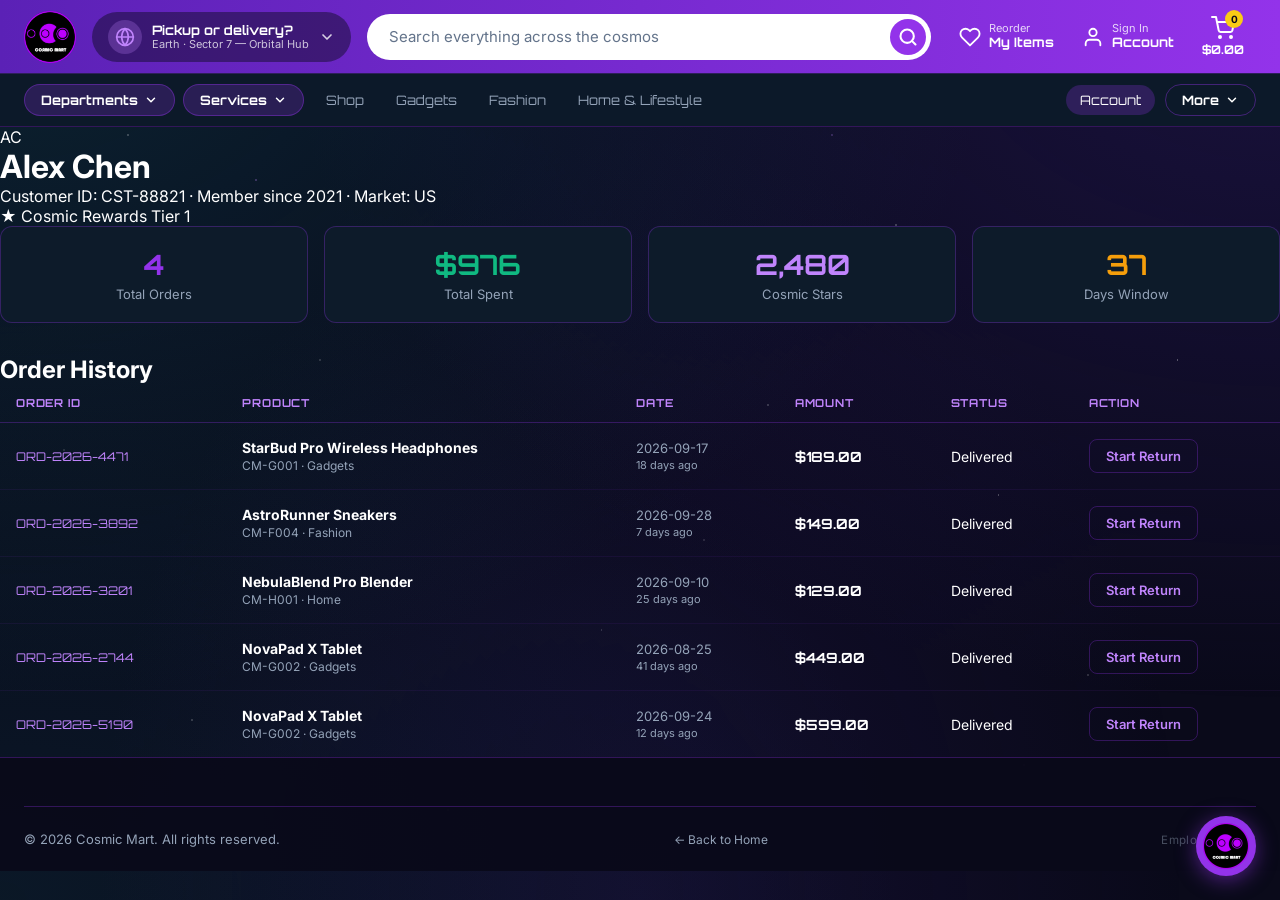
==== commit a46cb542: "Sprint 12: Employee portal login + escalation auth guard - New login.html + css/pages/login.css: ind" ====
--- a/cosmic-mart/account.html
+++ b/cosmic-mart/account.html
@@ -82,6 +82,8 @@
         </button>
         <div class="cm-nav-more-menu" id="cmMoreMenu" role="menu" hidden>
           <a href="returns.html" role="menuitem">Returns</a>
+          <a href="dashboard.html" role="menuitem" style="color:#c084fc;font-weight:600;">Returns Dashboard</a>
+          <a href="escalation.html" role="menuitem" style="color:#c084fc;font-weight:600;">Escalation Queue</a>
           <a href="#" role="menuitem">New Arrivals</a>
           <a href="#" role="menuitem">Cosmic Rewards</a>
           <a href="#" role="menuitem">Track Order</a>
@@ -152,6 +154,7 @@
     <div class="cm-footer-bottom">
       <p>© 2026 Cosmic Mart. All rights reserved.</p>
       <p style="color:#4b5563;font-size:12px;"><a href="index.html" style="color:#94a3b8;text-decoration:none;">← Back to Home</a></p>
+      <p class="cm-footer-portal"><a href="login.html">Employee Portal</a></p>
     </div>
   </div>
 </footer>
--- a/cosmic-mart/css/global.css
+++ b/cosmic-mart/css/global.css
@@ -625,6 +625,18 @@
   color: #4b5563;
 }
 
+.cm-footer-portal a {
+  font-size: 0.72rem;
+  color: rgba(148, 163, 184, 0.45);
+  text-decoration: none;
+  letter-spacing: 0.04em;
+  transition: color 0.15s;
+}
+
+.cm-footer-portal a:hover {
+  color: rgba(148, 163, 184, 0.8);
+}
+
 /* Responsive */
 @media (max-width: 1024px) {
   .cm-nav-location,
--- a/cosmic-mart/css/components.css
+++ b/cosmic-mart/css/components.css
@@ -711,6 +711,62 @@
   color: white;
 }
 
+/* Nova — product link cards inside chat bubble */
+.cm-nova-links {
+  display: flex;
+  flex-direction: column;
+  gap: 6px;
+  margin-top: 10px;
+}
+
+.cm-nova-link-card {
+  display: block;
+  padding: 8px 12px;
+  background: rgba(147, 51, 234, 0.12);
+  border: 1px solid rgba(147, 51, 234, 0.35);
+  border-radius: 8px;
+  color: var(--accent-glow);
+  font-family: 'Inter', sans-serif;
+  font-size: 12px;
+  text-decoration: none;
+  transition: background 0.15s, border-color 0.15s, color 0.15s;
+}
+
+.cm-nova-link-card:hover {
+  background: rgba(147, 51, 234, 0.24);
+  border-color: var(--accent);
+  color: #fff;
+}
+
+/* Nova — quick reply chips */
+.cm-nova-quick-replies {
+  display: flex;
+  flex-wrap: wrap;
+  gap: 6px;
+  padding: 2px 0 6px;
+  align-self: flex-start;
+  max-width: 88%;
+}
+
+.cm-nova-quick-reply-btn {
+  background: none;
+  border: 1px solid rgba(147, 51, 234, 0.45);
+  border-radius: 16px;
+  color: var(--accent-glow);
+  font-family: 'Inter', sans-serif;
+  font-size: 12px;
+  padding: 5px 13px;
+  cursor: pointer;
+  white-space: nowrap;
+  transition: background 0.15s, border-color 0.15s, color 0.15s;
+}
+
+.cm-nova-quick-reply-btn:hover {
+  background: rgba(147, 51, 234, 0.2);
+  border-color: var(--accent);
+  color: #fff;
+}
+
 /* ===== HOW IT WORKS ===== */
 .cm-how-it-works {
   display: grid;
--- a/cosmic-mart/css/pages/returns.css
+++ b/cosmic-mart/css/pages/returns.css
@@ -665,45 +665,120 @@
 .cm-progress-list {
   display: flex;
   flex-direction: column;
-  gap: 18px;
+  gap: 16px;
   list-style: none;
 }
 
 .cm-progress-row {
+  display: flex;
+  flex-direction: column;
+  gap: 0;
+  transition: opacity 0.25s ease;
+}
+
+.cm-prog-main {
   display: flex;
   align-items: flex-start;
   gap: 12px;
-  transition: opacity 0.25s ease;
-}
-
-/* ---- Live states, driven by chat-ui.js as the agent chain runs ---- */
-
-.cm-step-done .cm-step-num,
-.cm-progress-row.is-done .cm-step-num {
+}
+
+/* ---- Substeps ---- */
+.cm-substep-list {
+  list-style: none;
+  margin: 6px 0 0 16px;
+  padding: 0;
+  display: flex;
+  flex-direction: column;
+  gap: 5px;
+  border-left: 1px solid rgba(147, 51, 234, 0.18);
+  padding-left: 12px;
+}
+
+.cm-substep {
+  display: flex;
+  align-items: center;
+  gap: 8px;
+  transition: opacity 0.2s;
+  opacity: 0.4;
+}
+
+.cm-substep.is-active {
+  opacity: 1;
+}
+
+.cm-substep.is-done {
+  opacity: 1;
+}
+
+.cm-substep-num {
+  width: 16px;
+  height: 16px;
+  border-radius: 50%;
+  flex-shrink: 0;
+  background: rgba(147, 51, 234, 0.12);
+  border: 1px solid rgba(147, 51, 234, 0.3);
+  display: flex;
+  align-items: center;
+  justify-content: center;
+  font-size: 8px;
+  font-weight: 700;
+  color: transparent;
+}
+
+.cm-substep.is-active .cm-substep-num {
+  background: rgba(147, 51, 234, 0.25);
+  border-color: var(--accent);
+  animation: cm-substep-pulse 1.1s ease-in-out infinite;
+}
+
+.cm-substep.is-done .cm-substep-num {
   background: var(--success);
   border-color: var(--success);
+  color: #fff;
+}
+
+.cm-substep-label {
+  font-size: 11px;
+  color: var(--text-secondary);
+  line-height: 1.3;
+}
+
+.cm-substep.is-active .cm-substep-label { color: var(--accent-glow); }
+.cm-substep.is-done .cm-substep-label   { color: var(--success); }
+
+@keyframes cm-substep-pulse {
+  0%, 100% { box-shadow: 0 0 0 0 rgba(147, 51, 234, 0.4); }
+  50%       { box-shadow: 0 0 0 3px rgba(147, 51, 234, 0); }
+}
+
+/* ---- Live states, driven by chat-ui.js as the agent chain runs ---- */
+
+.cm-step-done .cm-step-num,
+.cm-progress-row.is-done .cm-prog-main .cm-step-num {
+  background: var(--success);
+  border-color: var(--success);
   color: var(--text-primary);
   box-shadow: 0 0 12px rgba(16, 185, 129, 0.45);
 }
 
 .cm-step-done .cm-step-text strong,
-.cm-progress-row.is-done .cm-step-text strong {
+.cm-progress-row.is-done .cm-prog-main .cm-step-text strong {
   color: var(--success);
 }
 
-.cm-progress-row.is-active .cm-step-num {
+.cm-progress-row.is-active .cm-prog-main .cm-step-num {
   background: var(--accent);
   border-color: var(--accent);
   color: var(--text-primary);
   box-shadow: 0 0 12px rgba(147, 51, 234, 0.5);
 }
 
-.cm-progress-row.is-active .cm-step-text strong {
+.cm-progress-row.is-active .cm-prog-main .cm-step-text strong {
   color: var(--accent-glow);
 }
 
 /* Pulses only while the agent is mid-flight */
-.cm-progress-row.is-working .cm-step-num {
+.cm-progress-row.is-working .cm-prog-main .cm-step-num {
   animation: cm-progress-pulse 1.1s ease-in-out infinite;
 }
 
@@ -716,41 +791,243 @@
   .cm-progress-row.is-working .cm-step-num { animation: none; }
 }
 
-/* ---- Need help ---- */
-.cm-help-list {
+/* ---- Need Help accordion ---- */
+.cm-help-accordion {
+  display: flex;
+  flex-direction: column;
+}
+
+.cm-help-item {
+  border-bottom: 1px solid rgba(147, 51, 234, 0.12);
+}
+
+.cm-help-item:last-child {
+  border-bottom: none;
+}
+
+.cm-help-item summary {
   list-style: none;
-  display: flex;
-  flex-direction: column;
-}
-
-.cm-help-list a {
+}
+.cm-help-item summary::-webkit-details-marker {
+  display: none;
+}
+
+.cm-help-summary {
   display: flex;
   align-items: center;
   justify-content: space-between;
   gap: 12px;
   padding: 14px 2px;
   color: var(--text-primary);
-  text-decoration: none;
   font-size: 14px;
-  border-bottom: 1px solid rgba(147, 51, 234, 0.12);
+  font-weight: 500;
+  cursor: pointer;
+  user-select: none;
   transition: color 0.2s;
 }
 
-.cm-help-list li:last-child a {
-  border-bottom: none;
-}
-
-.cm-help-list a svg {
+.cm-help-summary:hover {
+  color: var(--accent-glow);
+}
+
+.cm-help-summary:hover .cm-help-chevron {
+  color: var(--accent-glow);
+}
+
+.cm-help-chevron {
   color: var(--text-secondary);
   flex-shrink: 0;
-}
-
-.cm-help-list a:hover {
-  color: var(--accent-glow);
-}
-
-.cm-help-list a:hover svg {
-  color: var(--accent-glow);
+  transition: transform 0.2s ease, color 0.2s;
+}
+
+.cm-help-item[open] .cm-help-chevron {
+  transform: rotate(90deg);
+  color: var(--accent-glow);
+}
+
+.cm-help-item[open] > .cm-help-summary {
+  color: var(--accent-glow);
+}
+
+.cm-help-body {
+  padding: 0 2px 14px;
+}
+
+/* Two-column key/value rows (policy + timeline) */
+.cm-help-policy-list {
+  list-style: none;
+  display: flex;
+  flex-direction: column;
+  gap: 7px;
+  margin-bottom: 10px;
+}
+
+.cm-help-policy-list li {
+  display: flex;
+  justify-content: space-between;
+  align-items: center;
+  font-size: 12px;
+}
+
+.cm-help-policy-list li span {
+  color: var(--text-secondary);
+}
+
+.cm-help-policy-list li strong {
+  color: var(--accent-glow);
+  font-weight: 600;
+}
+
+/* Bullet list (qualifies section) */
+.cm-help-check-list {
+  list-style: none;
+  display: flex;
+  flex-direction: column;
+  gap: 6px;
+  margin-bottom: 10px;
+}
+
+.cm-help-check-list li {
+  font-size: 12px;
+  color: var(--text-secondary);
+  padding-left: 16px;
+  position: relative;
+  line-height: 1.5;
+}
+
+.cm-help-check-list li::before {
+  content: '\2713';
+  position: absolute;
+  left: 0;
+  color: var(--success);
+  font-size: 11px;
+}
+
+/* Fine-print note at bottom of each panel */
+.cm-help-note {
+  font-size: 11px;
+  color: rgba(148, 163, 184, 0.6);
+  line-height: 1.55;
+  border-top: 1px solid rgba(147, 51, 234, 0.1);
+  padding-top: 8px;
+  margin: 0;
+}
+
+/* ---- Analytics dashboard card ---- */
+.cm-analytics-card .cm-side-title {
+  margin-bottom: 16px;
+}
+
+.cm-analytics-live {
+  margin-left: auto;
+  display: flex;
+  align-items: center;
+  gap: 5px;
+  font-family: 'Inter', sans-serif;
+  font-size: 11px;
+  font-weight: 700;
+  color: var(--success);
+  letter-spacing: 0.8px;
+}
+
+.cm-analytics-dot {
+  width: 7px;
+  height: 7px;
+  border-radius: 50%;
+  background: var(--success);
+  animation: cm-dot-pulse 2s ease-in-out infinite;
+}
+
+@keyframes cm-dot-pulse {
+  0%, 100% { opacity: 1; box-shadow: 0 0 0 0 rgba(16, 185, 129, 0.5); }
+  50%       { opacity: 0.7; box-shadow: 0 0 0 4px rgba(16, 185, 129, 0); }
+}
+
+.cm-analytics-grid {
+  display: grid;
+  grid-template-columns: 1fr 1fr;
+  gap: 10px;
+  margin-bottom: 16px;
+}
+
+.cm-analytics-stat {
+  padding: 12px;
+  border-radius: 10px;
+  background: rgba(10, 10, 26, 0.55);
+  border: 1px solid rgba(147, 51, 234, 0.18);
+  display: flex;
+  flex-direction: column;
+  gap: 3px;
+}
+
+.cm-analytics-value {
+  font-family: 'Orbitron', sans-serif;
+  font-size: 22px;
+  font-weight: 900;
+  color: var(--accent-glow);
+  line-height: 1;
+}
+
+.cm-analytics-label {
+  font-size: 11px;
+  color: var(--text-secondary);
+  line-height: 1.3;
+}
+
+.cm-analytics-delta {
+  font-size: 10px;
+  font-weight: 600;
+  margin-top: 2px;
+}
+
+.cm-analytics-delta.up { color: var(--success); }
+
+.cm-analytics-bars {
+  display: flex;
+  flex-direction: column;
+  gap: 10px;
+  padding-top: 4px;
+  border-top: 1px solid rgba(147, 51, 234, 0.12);
+}
+
+.cm-analytics-bar-row {
+  display: flex;
+  align-items: center;
+  gap: 8px;
+  font-size: 11px;
+  color: var(--text-secondary);
+}
+
+.cm-analytics-bar-row > span:first-child {
+  width: 120px;
+  flex-shrink: 0;
+  line-height: 1.35;
+}
+
+.cm-analytics-bar-track {
+  flex: 1;
+  height: 5px;
+  border-radius: 9999px;
+  background: rgba(147, 51, 234, 0.12);
+  overflow: hidden;
+}
+
+.cm-analytics-bar-fill {
+  height: 100%;
+  border-radius: 9999px;
+  background: var(--danger);
+  transition: width 1s ease;
+}
+
+.cm-analytics-bar-fill.accent { background: var(--accent); }
+.cm-analytics-bar-fill.success { background: var(--success); }
+
+.cm-analytics-bar-pct {
+  width: 30px;
+  text-align: right;
+  font-weight: 600;
+  color: var(--text-primary);
+  flex-shrink: 0;
 }
 
 /* ---- Responsive ---- */
@@ -801,3 +1078,1013 @@
     gap: 20px;
   }
 }
+
+/* ---- Quick reply chips (returns page — align with agent bubbles) ---- */
+.cm-nova-card .cm-nova-quick-replies {
+  margin-left: 52px;
+  padding: 2px 0 6px;
+}
+
+/* ---- Case number copy button in chat ---- */
+.cm-case-btn-wrapper {
+  align-self: flex-start;
+  margin-left: 52px;
+  margin-top: 4px;
+}
+
+.cm-case-copy-btn {
+  display: inline-flex;
+  align-items: center;
+  gap: 8px;
+  padding: 8px 16px;
+  background: rgba(147, 51, 234, 0.15);
+  border: 1px solid rgba(147, 51, 234, 0.5);
+  border-radius: 10px;
+  color: var(--accent-glow);
+  font-family: 'Inter', sans-serif;
+  font-size: 13px;
+  font-weight: 500;
+  cursor: pointer;
+  transition: background 0.15s, border-color 0.15s, color 0.15s;
+}
+
+.cm-case-copy-btn:hover {
+  background: rgba(147, 51, 234, 0.28);
+  border-color: var(--accent);
+  color: #fff;
+}
+
+.cm-case-ref-chip {
+  background: rgba(147, 51, 234, 0.3);
+  padding: 2px 8px;
+  border-radius: 6px;
+  font-size: 11px;
+  font-family: monospace;
+  letter-spacing: 0.5px;
+}
+
+/* ---- Photo upload bubble ---- */
+.cm-photo-label {
+  display: inline-flex;
+  align-items: center;
+  gap: 6px;
+  padding: 8px 14px;
+  background: rgba(147, 51, 234, 0.15);
+  border: 1px solid rgba(147, 51, 234, 0.4);
+  border-radius: 8px;
+  color: var(--accent-glow);
+  font-family: 'Inter', sans-serif;
+  font-size: 13px;
+  cursor: pointer;
+  transition: background 0.15s;
+}
+
+.cm-photo-label:hover {
+  background: rgba(147, 51, 234, 0.25);
+}
+
+.cm-photo-filename {
+  display: block;
+  margin-top: 8px;
+  font-size: 12px;
+  color: var(--text-secondary);
+}
+
+.cm-photo-send {
+  display: inline-block;
+  margin-top: 10px;
+}
+
+/* ---- Case number modal ---- */
+.cm-case-modal-overlay {
+  position: fixed;
+  inset: 0;
+  background: rgba(0, 0, 0, 0.65);
+  backdrop-filter: blur(6px);
+  display: flex;
+  align-items: center;
+  justify-content: center;
+  z-index: 9999;
+}
+
+.cm-case-modal-overlay[hidden] {
+  display: none;
+}
+
+.cm-case-modal {
+  position: relative;
+  background: var(--bg-secondary);
+  border: 1px solid rgba(147, 51, 234, 0.5);
+  border-radius: 20px;
+  padding: 36px 40px 32px;
+  max-width: 420px;
+  width: 90%;
+  text-align: center;
+  box-shadow: 0 0 60px rgba(147, 51, 234, 0.35);
+}
+
+.cm-case-modal-close {
+  position: absolute;
+  top: 14px;
+  right: 14px;
+  background: none;
+  border: none;
+  color: var(--text-secondary);
+  font-size: 18px;
+  cursor: pointer;
+  width: 32px;
+  height: 32px;
+  display: flex;
+  align-items: center;
+  justify-content: center;
+  border-radius: 6px;
+  transition: color 0.15s, background 0.15s;
+}
+
+.cm-case-modal-close:hover {
+  color: var(--text-primary);
+  background: rgba(147, 51, 234, 0.15);
+}
+
+.cm-case-modal-icon {
+  font-size: 36px;
+  margin-bottom: 10px;
+}
+
+.cm-case-modal-title {
+  font-family: 'Orbitron', sans-serif;
+  font-size: 20px;
+  font-weight: 700;
+  color: var(--text-primary);
+  margin-bottom: 18px;
+}
+
+.cm-case-modal-number {
+  font-family: 'Orbitron', monospace;
+  font-size: 26px;
+  font-weight: 900;
+  color: var(--accent-glow);
+  background: rgba(147, 51, 234, 0.12);
+  border: 1px solid rgba(147, 51, 234, 0.4);
+  border-radius: 12px;
+  padding: 14px 20px;
+  margin-bottom: 16px;
+  letter-spacing: 2px;
+  user-select: all;
+}
+
+.cm-case-modal-hint {
+  font-size: 13px;
+  color: var(--text-secondary);
+  margin-bottom: 8px;
+}
+
+.cm-case-modal-subject {
+  font-size: 11px;
+  color: rgba(192, 132, 252, 0.65);
+  font-family: monospace;
+  margin-bottom: 22px;
+  background: rgba(10, 10, 26, 0.5);
+  border-radius: 6px;
+  padding: 8px 12px;
+  word-break: break-all;
+  line-height: 1.5;
+}
+
+.cm-case-modal-actions {
+  display: flex;
+  gap: 12px;
+  justify-content: center;
+  flex-wrap: wrap;
+}
+
+.cm-case-modal-actions .cm-btn {
+  flex: 1;
+  min-width: 130px;
+  justify-content: center;
+  text-align: center;
+  text-decoration: none;
+  display: flex;
+  align-items: center;
+}
+
+/* ---- What's Next timeline strip ---- */
+.cm-whats-next {
+  margin: 10px 0 6px;
+  padding: 14px 16px;
+  border-radius: 12px;
+  background: rgba(16, 185, 129, 0.06);
+  border: 1px solid rgba(16, 185, 129, 0.25);
+  animation: cm-priority-in 0.35s ease;
+}
+
+.cm-whats-next-title {
+  font-size: 11px;
+  font-weight: 700;
+  text-transform: uppercase;
+  letter-spacing: 1px;
+  color: var(--success);
+  margin-bottom: 12px;
+  opacity: 0.8;
+}
+
+.cm-whats-next-steps {
+  display: flex;
+  align-items: center;
+  gap: 8px;
+  flex-wrap: nowrap;
+  overflow-x: auto;
+}
+
+.cm-whats-next-step {
+  flex: 1;
+  min-width: 80px;
+  text-align: center;
+  display: flex;
+  flex-direction: column;
+  align-items: center;
+  gap: 4px;
+}
+
+.cm-wn-icon {
+  font-size: 20px;
+  line-height: 1;
+}
+
+.cm-wn-label {
+  font-size: 11px;
+  font-weight: 600;
+  color: var(--text-primary);
+  line-height: 1.3;
+}
+
+.cm-wn-sub {
+  font-size: 10px;
+  color: var(--text-secondary);
+  line-height: 1.3;
+}
+
+.cm-wn-arrow {
+  font-size: 16px;
+  color: rgba(16, 185, 129, 0.5);
+  flex-shrink: 0;
+  font-weight: 300;
+}
+
+/* ---- Retention offer bubble ---- */
+.cm-retention-offer {
+  border: 1px solid rgba(16, 185, 129, 0.35) !important;
+  background: linear-gradient(135deg, rgba(16, 185, 129, 0.08) 0%, rgba(147, 51, 234, 0.08) 100%) !important;
+}
+
+.cm-retention-header {
+  display: flex;
+  align-items: center;
+  gap: 8px;
+  margin-bottom: 10px;
+}
+
+.cm-retention-icon { font-size: 16px; }
+
+.cm-retention-header strong {
+  font-size: 14px;
+  color: var(--text-primary);
+}
+
+.cm-retention-text {
+  font-size: 13px;
+  color: var(--text-secondary);
+  line-height: 1.6;
+  margin: 0 0 14px;
+}
+
+.cm-retention-amounts {
+  display: flex;
+  align-items: center;
+  gap: 12px;
+  margin-bottom: 14px;
+}
+
+.cm-retention-amount {
+  flex: 1;
+  text-align: center;
+  padding: 10px 12px;
+  border-radius: 10px;
+  background: rgba(10, 10, 26, 0.5);
+  border: 1px solid rgba(147, 51, 234, 0.2);
+}
+
+.cm-retention-amount.highlight {
+  border-color: rgba(16, 185, 129, 0.45);
+  background: rgba(16, 185, 129, 0.08);
+}
+
+.cm-retention-amount span {
+  display: block;
+  font-size: 11px;
+  color: var(--text-secondary);
+  margin-bottom: 4px;
+}
+
+.cm-retention-amount strong {
+  display: block;
+  font-family: 'Orbitron', sans-serif;
+  font-size: 18px;
+  color: var(--text-primary);
+}
+
+.cm-retention-amount.highlight strong { color: var(--success); }
+
+.cm-retention-amount small {
+  display: block;
+  font-size: 10px;
+  color: var(--text-secondary);
+  margin-top: 3px;
+}
+
+.cm-retention-divider {
+  font-size: 11px;
+  font-weight: 700;
+  color: var(--text-secondary);
+  flex-shrink: 0;
+}
+
+.cm-retention-chips {
+  display: flex;
+  flex-direction: column;
+  gap: 8px;
+}
+
+.cm-retention-btn {
+  width: 100%;
+  padding: 11px 16px;
+  border-radius: 10px;
+  font-family: 'Inter', sans-serif;
+  font-size: 13px;
+  font-weight: 600;
+  cursor: pointer;
+  transition: all 0.15s;
+}
+
+.cm-retention-btn.accept {
+  background: var(--success);
+  border: 1px solid var(--success);
+  color: #fff;
+}
+
+.cm-retention-btn.accept:hover {
+  background: #059669;
+  box-shadow: 0 0 16px rgba(16, 185, 129, 0.4);
+}
+
+.cm-retention-btn.decline {
+  background: none;
+  border: 1px solid rgba(147, 51, 234, 0.35);
+  color: var(--text-secondary);
+}
+
+.cm-retention-btn.decline:hover {
+  border-color: var(--accent);
+  color: var(--text-primary);
+}
+
+/* ---- Loyalty tier benefit banner ---- */
+.cm-tier-banner {
+  padding: 12px 16px;
+  border-radius: 10px;
+  background: linear-gradient(135deg, rgba(245, 158, 11, 0.1) 0%, rgba(147, 51, 234, 0.08) 100%);
+  border: 1px solid rgba(245, 158, 11, 0.4);
+  margin: 8px 0 4px;
+  animation: cm-priority-in 0.35s ease;
+}
+
+.cm-tier-banner-header {
+  display: flex;
+  align-items: center;
+  gap: 8px;
+  margin-bottom: 8px;
+}
+
+.cm-tier-banner-icon { font-size: 16px; }
+
+.cm-tier-banner-title {
+  font-size: 12px;
+  font-weight: 700;
+  color: #f59e0b;
+  letter-spacing: 0.3px;
+}
+
+.cm-tier-banner-list {
+  list-style: none;
+  display: flex;
+  flex-direction: column;
+  gap: 4px;
+}
+
+.cm-tier-banner-list li {
+  font-size: 12px;
+  color: var(--text-secondary);
+  padding-left: 14px;
+  position: relative;
+  line-height: 1.5;
+}
+
+.cm-tier-banner-list li::before {
+  content: '→';
+  position: absolute;
+  left: 0;
+  color: #f59e0b;
+  font-size: 11px;
+}
+
+/* ---- Priority case banner ---- */
+.cm-priority-banner {
+  display: flex;
+  align-items: center;
+  gap: 8px;
+  padding: 8px 14px;
+  border-radius: 9px;
+  background: rgba(234, 179, 8, 0.1);
+  border: 1px solid rgba(234, 179, 8, 0.35);
+  font-size: 12px;
+  font-weight: 500;
+  color: #f59e0b;
+  margin: 6px 0 4px;
+  animation: cm-priority-in 0.3s ease;
+}
+
+.cm-priority-icon { font-size: 14px; }
+
+@keyframes cm-priority-in {
+  from { opacity: 0; transform: translateY(-4px); }
+  to   { opacity: 1; transform: translateY(0); }
+}
+
+/* ---- AI Decision Trace panel ---- */
+.cm-trace-wrapper {
+  margin: 14px 0 6px;
+  position: relative;
+}
+
+.cm-trace-wrapper::before {
+  content: 'AGENT DECISION LOG';
+  display: block;
+  font-size: 10px;
+  font-weight: 700;
+  letter-spacing: 1.5px;
+  color: var(--accent-glow);
+  margin-bottom: 6px;
+  opacity: 0.7;
+}
+
+.cm-trace-details {
+  border: 1px solid rgba(147, 51, 234, 0.25);
+  border-radius: 12px;
+  background: rgba(10, 10, 26, 0.55);
+  overflow: hidden;
+}
+
+.cm-trace-summary {
+  display: flex;
+  align-items: center;
+  justify-content: space-between;
+  gap: 12px;
+  padding: 10px 16px;
+  cursor: pointer;
+  user-select: none;
+  list-style: none;
+  transition: background 0.15s;
+}
+
+.cm-trace-summary::-webkit-details-marker { display: none; }
+
+.cm-trace-details[open] > .cm-trace-summary {
+  background: rgba(147, 51, 234, 0.1);
+  border-bottom: 1px solid rgba(147, 51, 234, 0.2);
+}
+
+.cm-trace-label {
+  display: flex;
+  align-items: center;
+  gap: 8px;
+  font-size: 12px;
+  font-weight: 600;
+  color: var(--text-secondary);
+  letter-spacing: 0.3px;
+}
+
+.cm-trace-icon { font-size: 14px; }
+
+.cm-trace-badge {
+  font-size: 11px;
+  font-weight: 600;
+  padding: 2px 10px;
+  border-radius: 9999px;
+}
+
+.cm-trace-badge.resolved {
+  background: rgba(16, 185, 129, 0.15);
+  border: 1px solid rgba(16, 185, 129, 0.4);
+  color: var(--success);
+}
+
+.cm-trace-badge.escalated {
+  background: rgba(239, 68, 68, 0.12);
+  border: 1px solid rgba(239, 68, 68, 0.35);
+  color: var(--danger);
+}
+
+.cm-trace-body {
+  display: flex;
+  flex-direction: column;
+}
+
+.cm-trace-section {
+  padding: 12px 16px;
+  border-bottom: 1px solid rgba(147, 51, 234, 0.1);
+}
+
+.cm-trace-section:last-child { border-bottom: none; }
+
+.cm-trace-section-header {
+  display: flex;
+  align-items: center;
+  justify-content: space-between;
+  gap: 12px;
+  margin-bottom: 8px;
+}
+
+.cm-trace-agent-name {
+  font-size: 11px;
+  font-weight: 700;
+  color: var(--accent-glow);
+  text-transform: uppercase;
+  letter-spacing: 0.6px;
+}
+
+.cm-trace-result {
+  font-size: 11px;
+  font-weight: 600;
+  padding: 2px 10px;
+  border-radius: 6px;
+}
+
+.cm-trace-result.pass {
+  background: rgba(16, 185, 129, 0.15);
+  color: var(--success);
+}
+
+.cm-trace-result.fail {
+  background: rgba(239, 68, 68, 0.12);
+  color: var(--danger);
+}
+
+.cm-trace-checks {
+  display: flex;
+  flex-direction: column;
+  gap: 5px;
+}
+
+.cm-trace-check {
+  display: grid;
+  grid-template-columns: 16px auto 1fr;
+  gap: 8px;
+  align-items: baseline;
+  font-size: 12px;
+}
+
+.cm-trace-check-icon {
+  font-size: 11px;
+  font-weight: 700;
+  text-align: center;
+}
+
+.cm-trace-check.passed .cm-trace-check-icon { color: var(--success); }
+.cm-trace-check.failed .cm-trace-check-icon { color: var(--danger); }
+
+.cm-trace-check-name {
+  font-weight: 500;
+  color: var(--text-primary);
+  text-transform: capitalize;
+}
+
+.cm-trace-check-detail {
+  color: var(--text-secondary);
+  font-size: 11px;
+  text-align: right;
+}
+
+.cm-trace-row {
+  display: flex;
+  justify-content: space-between;
+  align-items: center;
+  gap: 12px;
+  font-size: 12px;
+  padding: 3px 0;
+  color: var(--text-secondary);
+}
+
+.cm-trace-row span:last-child {
+  color: var(--text-primary);
+  font-weight: 500;
+  text-align: right;
+}
+
+.cm-trace-confidence {
+  font-size: 11px;
+  font-weight: 700;
+  padding: 2px 8px;
+  border-radius: 5px;
+}
+
+.cm-trace-confidence.high {
+  background: rgba(16, 185, 129, 0.15);
+  color: var(--success);
+}
+
+.cm-trace-confidence.medium {
+  background: rgba(234, 179, 8, 0.15);
+  color: #eab308;
+}
+
+.cm-trace-confidence.low {
+  background: rgba(239, 68, 68, 0.12);
+  color: var(--danger);
+}
+
+.cm-trace-tier-badge {
+  font-size: 11px;
+  font-weight: 600;
+  color: #f59e0b;
+  background: rgba(245, 158, 11, 0.12);
+  border: 1px solid rgba(245, 158, 11, 0.3);
+  border-radius: 6px;
+  padding: 4px 10px;
+  margin-bottom: 8px;
+  display: inline-block;
+}
+
+/* ---- Nova thinking messages ---- */
+.cm-bubble-thinking {
+  align-self: flex-start;
+  background: rgba(147, 51, 234, 0.08);
+  border: 1px solid rgba(147, 51, 234, 0.22);
+  border-radius: 10px 10px 10px 3px;
+  color: #c084fc;
+  font-family: 'Inter', sans-serif;
+  font-size: 12px;
+  font-style: italic;
+  line-height: 1.5;
+  max-width: 82%;
+  padding: 6px 12px;
+  margin: 3px 0;
+  opacity: 0.9;
+}
+
+/* ---- Live case draft panel ---- */
+.cm-case-draft {
+  background: rgba(6, 8, 20, 0.92);
+  border: 1px solid rgba(147, 51, 234, 0.35);
+  border-radius: 12px;
+  overflow: hidden;
+  margin: 8px 0 6px;
+  font-family: 'Courier New', Courier, monospace;
+}
+
+.cm-case-draft-header {
+  display: flex;
+  align-items: center;
+  gap: 10px;
+  padding: 10px 16px;
+  background: rgba(147, 51, 234, 0.12);
+  border-bottom: 1px solid rgba(147, 51, 234, 0.2);
+}
+
+.cm-case-draft-icon { font-size: 14px; flex-shrink: 0; }
+
+.cm-case-draft-title {
+  font-size: 11px;
+  font-weight: 700;
+  color: var(--accent-glow);
+  letter-spacing: 0.5px;
+  flex: 1;
+}
+
+.cm-case-draft-spinner {
+  width: 8px;
+  height: 8px;
+  border-radius: 50%;
+  background: var(--accent-glow);
+  animation: cm-dot-pulse 1.2s ease-in-out infinite;
+  flex-shrink: 0;
+}
+
+.cm-case-draft-body {
+  padding: 12px 16px 14px;
+  display: flex;
+  flex-direction: column;
+  gap: 1px;
+  max-height: 300px;
+  overflow-y: auto;
+  scrollbar-width: thin;
+  scrollbar-color: rgba(147, 51, 234, 0.2) transparent;
+}
+
+.cm-case-section-hdr {
+  font-size: 9px;
+  font-weight: 700;
+  letter-spacing: 1.2px;
+  color: var(--accent-glow);
+  margin-top: 10px;
+  margin-bottom: 3px;
+  opacity: 0.75;
+}
+
+.cm-case-section-hdr:first-child { margin-top: 0; }
+
+.cm-case-line {
+  display: grid;
+  grid-template-columns: 120px 1fr;
+  gap: 8px;
+  font-size: 11px;
+  line-height: 1.6;
+}
+
+.cm-case-line-label {
+  color: rgba(148, 163, 184, 0.55);
+  overflow: hidden;
+  text-overflow: ellipsis;
+  white-space: nowrap;
+}
+
+.cm-case-line-value {
+  color: var(--text-primary);
+  min-height: 1.2em;
+}
+
+.cm-case-line--pass .cm-case-line-value    { color: var(--success); }
+.cm-case-line--fail .cm-case-line-value    { color: var(--danger); }
+.cm-case-line--highlight .cm-case-line-value {
+  color: var(--accent-glow);
+  font-weight: 700;
+  letter-spacing: 0.3px;
+}
+
+/* ---- View Case Report button in chat ---- */
+.cm-report-open-btn {
+  display: inline-flex;
+  align-items: center;
+  gap: 8px;
+  padding: 8px 16px;
+  background: rgba(16, 185, 129, 0.1);
+  border: 1px solid rgba(16, 185, 129, 0.4);
+  border-radius: 10px;
+  color: var(--success);
+  font-family: 'Inter', sans-serif;
+  font-size: 13px;
+  font-weight: 500;
+  cursor: pointer;
+  margin-top: 6px;
+  transition: background 0.15s, border-color 0.15s, color 0.15s;
+}
+
+.cm-report-open-btn:hover {
+  background: rgba(16, 185, 129, 0.2);
+  border-color: var(--success);
+  color: #fff;
+}
+
+/* ---- Case Report Modal ---- */
+.cm-report-overlay {
+  position: fixed;
+  inset: 0;
+  background: rgba(0, 0, 0, 0.7);
+  backdrop-filter: blur(8px);
+  display: flex;
+  align-items: center;
+  justify-content: center;
+  z-index: 9998;
+  padding: 20px;
+}
+
+.cm-report-overlay[hidden] { display: none; }
+
+.cm-report-modal {
+  position: relative;
+  background: var(--bg-secondary);
+  border: 1px solid rgba(147, 51, 234, 0.45);
+  border-radius: 20px;
+  max-width: 600px;
+  width: 100%;
+  max-height: 85vh;
+  display: flex;
+  flex-direction: column;
+  box-shadow: 0 0 80px rgba(147, 51, 234, 0.3);
+  overflow: hidden;
+}
+
+.cm-report-header {
+  display: flex;
+  align-items: center;
+  justify-content: space-between;
+  gap: 16px;
+  padding: 22px 24px 16px;
+  border-bottom: 1px solid rgba(147, 51, 234, 0.2);
+  flex-shrink: 0;
+}
+
+.cm-report-header-left {
+  display: flex;
+  align-items: center;
+  gap: 14px;
+}
+
+.cm-report-icon { font-size: 28px; }
+
+.cm-report-title {
+  font-family: 'Orbitron', sans-serif;
+  font-size: 16px;
+  font-weight: 700;
+  color: var(--text-primary);
+  margin-bottom: 4px;
+}
+
+.cm-report-case-ref {
+  font-family: monospace;
+  font-size: 13px;
+  color: var(--accent-glow);
+  letter-spacing: 0.5px;
+}
+
+.cm-report-status-badge {
+  font-size: 11px;
+  font-weight: 700;
+  padding: 4px 12px;
+  border-radius: 9999px;
+  white-space: nowrap;
+}
+
+.cm-report-status-badge.resolved {
+  background: rgba(16, 185, 129, 0.15);
+  border: 1px solid rgba(16, 185, 129, 0.4);
+  color: var(--success);
+}
+
+.cm-report-status-badge.escalated {
+  background: rgba(239, 68, 68, 0.12);
+  border: 1px solid rgba(239, 68, 68, 0.35);
+  color: var(--danger);
+}
+
+.cm-report-meta {
+  padding: 10px 24px;
+  font-size: 11px;
+  color: var(--text-secondary);
+  background: rgba(10, 10, 26, 0.4);
+  border-bottom: 1px solid rgba(147, 51, 234, 0.1);
+  flex-shrink: 0;
+}
+
+.cm-report-body {
+  overflow-y: auto;
+  flex: 1;
+  padding: 20px 24px;
+  scrollbar-width: thin;
+  scrollbar-color: rgba(147, 51, 234, 0.3) transparent;
+}
+
+.cm-report-section {
+  margin-bottom: 20px;
+}
+
+.cm-report-section:last-child { margin-bottom: 0; }
+
+.cm-report-section-title {
+  font-size: 10px;
+  font-weight: 700;
+  letter-spacing: 1.2px;
+  text-transform: uppercase;
+  color: var(--accent-glow);
+  margin-bottom: 10px;
+  padding-bottom: 6px;
+  border-bottom: 1px solid rgba(147, 51, 234, 0.15);
+  opacity: 0.8;
+}
+
+.cm-report-row {
+  display: flex;
+  justify-content: space-between;
+  align-items: flex-start;
+  gap: 16px;
+  font-size: 12px;
+  padding: 5px 0;
+  border-bottom: 1px solid rgba(147, 51, 234, 0.06);
+}
+
+.cm-report-row:last-child { border-bottom: none; }
+
+.cm-report-row dt {
+  color: var(--text-secondary);
+  flex-shrink: 0;
+  min-width: 130px;
+}
+
+.cm-report-row dd {
+  color: var(--text-primary);
+  font-weight: 500;
+  text-align: right;
+  word-break: break-word;
+}
+
+.cm-report-check {
+  display: grid;
+  grid-template-columns: 16px 1fr auto;
+  gap: 8px;
+  align-items: baseline;
+  font-size: 12px;
+  padding: 4px 0;
+}
+
+.cm-report-check-icon { font-size: 10px; font-weight: 700; }
+.cm-report-check.pass .cm-report-check-icon { color: var(--success); }
+.cm-report-check.fail .cm-report-check-icon { color: var(--danger); }
+.cm-report-check-name { color: var(--text-primary); text-transform: capitalize; }
+.cm-report-check-detail { color: var(--text-secondary); font-size: 11px; text-align: right; }
+
+.cm-report-message-box {
+  background: rgba(10, 10, 26, 0.55);
+  border: 1px solid rgba(147, 51, 234, 0.2);
+  border-radius: 10px;
+  padding: 12px 16px;
+  font-size: 13px;
+  color: var(--text-primary);
+  line-height: 1.65;
+}
+
+.cm-report-pill {
+  display: inline-block;
+  font-size: 11px;
+  font-weight: 600;
+  padding: 2px 10px;
+  border-radius: 6px;
+}
+
+.cm-report-pill.success {
+  background: rgba(16, 185, 129, 0.15);
+  color: var(--success);
+}
+
+.cm-report-pill.accent {
+  background: rgba(147, 51, 234, 0.15);
+  color: var(--accent-glow);
+}
+
+.cm-report-pill.warn {
+  background: rgba(245, 158, 11, 0.15);
+  color: #f59e0b;
+}
+
+.cm-report-actions {
+  display: flex;
+  gap: 10px;
+  padding: 16px 24px;
+  border-top: 1px solid rgba(147, 51, 234, 0.2);
+  flex-shrink: 0;
+  flex-wrap: wrap;
+}
+
+.cm-report-download-btn {
+  font-size: 12px;
+  padding: 10px 16px;
+}
+
+/* ---- Unified send/lookup button ---- */
+#cmReturnsSend {
+  flex-shrink: 0;
+  padding: 9px 18px;
+  border: none;
+  border-radius: 9px;
+  background: var(--accent);
+  color: var(--text-primary);
+  font-family: 'Orbitron', sans-serif;
+  font-size: 12px;
+  font-weight: 700;
+  cursor: pointer;
+  white-space: nowrap;
+  transition: background 0.2s, box-shadow 0.2s;
+}
+
+#cmReturnsSend:hover {
+  background: var(--accent-hover);
+  box-shadow: 0 0 14px rgba(147, 51, 234, 0.5);
+}
+
+#cmSendLabel {
+  transition: opacity 0.15s;
+}
+
+/* "Try:" shortcuts row — between chat messages and the unified bar */
+#cmOrderTry {
+  margin-top: 0;
+  margin-bottom: 10px;
+}
